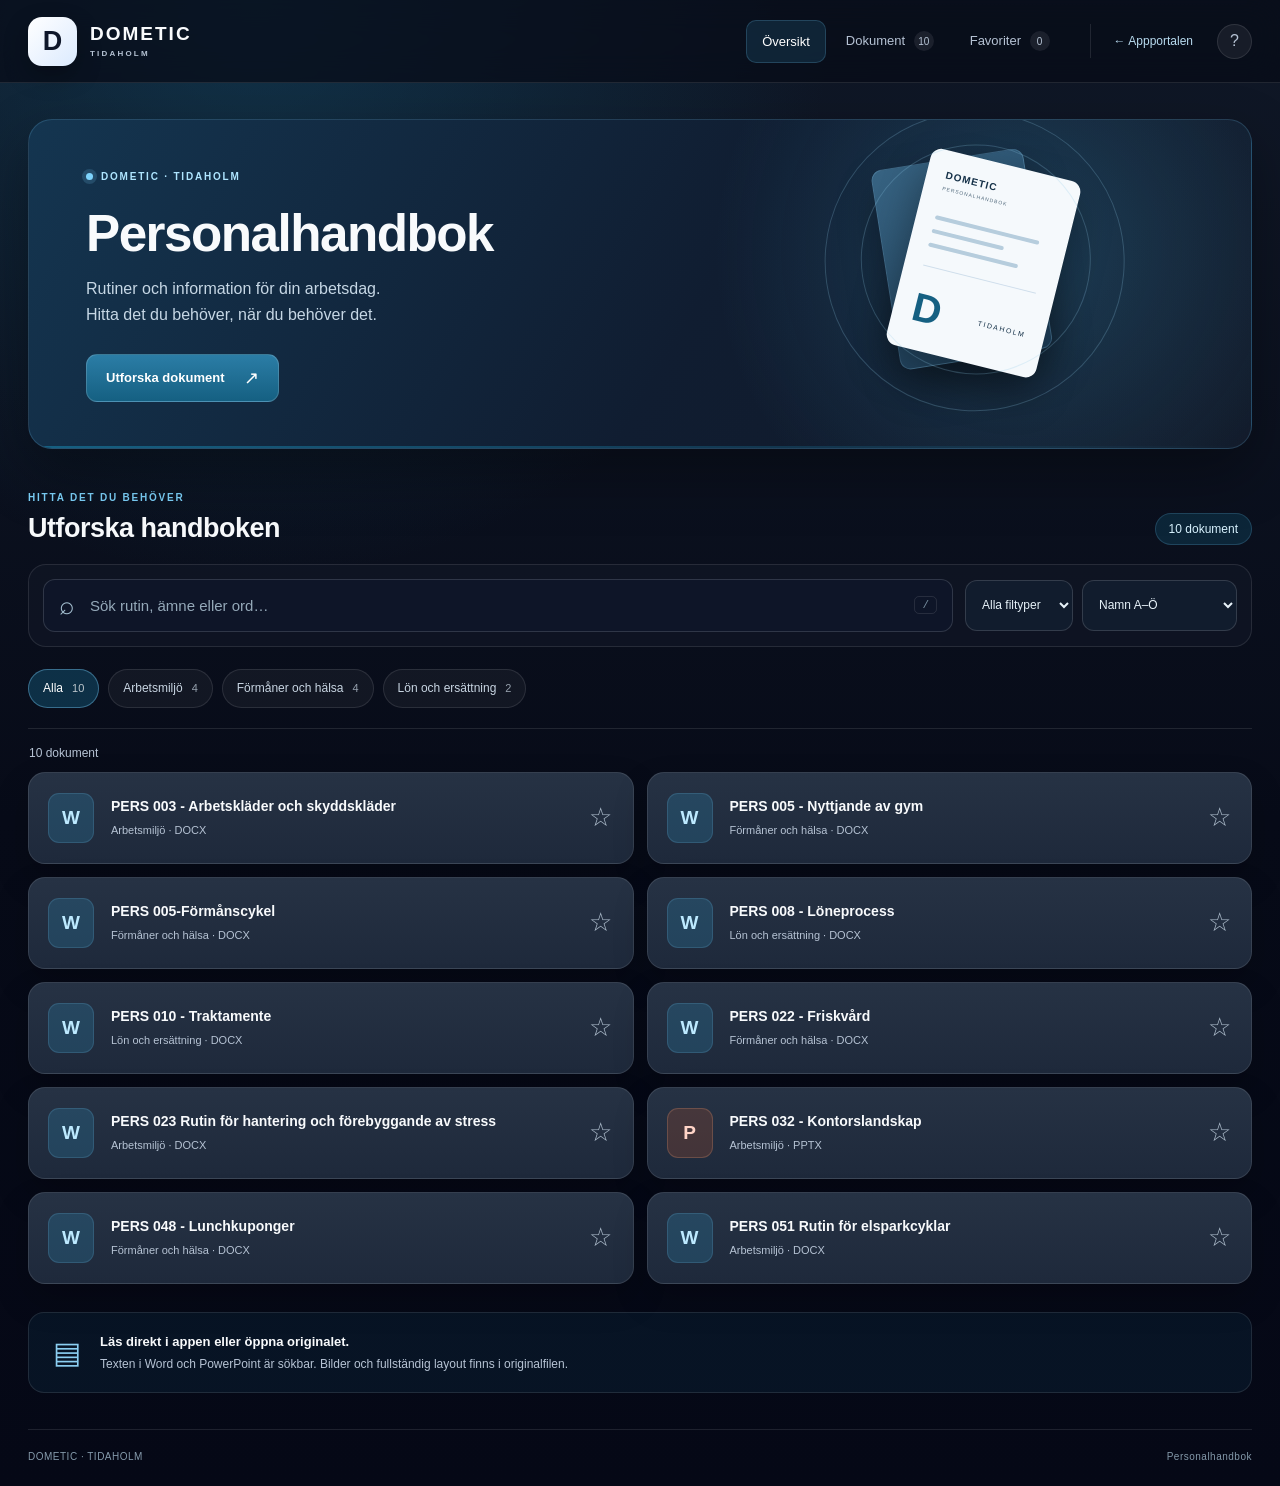
==== index.html @ 41d0c72e "Publish complete Personalhandbok from repository root for GitHub Pages" ====
<!doctype html>
<html lang="sv">
<head>
<meta charset="utf-8"><meta name="viewport" content="width=device-width,initial-scale=1,viewport-fit=cover">
<meta name="theme-color" content="#070b18"><meta name="description" content="Personalhandbok för Dometic Tidaholm. Sök och läs rutiner i mobilen.">
<title>Personalhandbok · Dometic</title>
<link rel="icon" href="icon.svg" type="image/svg+xml"><link rel="apple-touch-icon" href="icon-192.png"><link rel="manifest" href="manifest.webmanifest"><link rel="stylesheet" href="style.css">
</head>
<body>
<a class="skip" href="#main">Till innehållet</a>
<div class="shell">
<header class="site-header">
  <div class="header-inner">
    <a class="brand" href="#" aria-label="Personalhandbok, startsida"><span class="brand-mark">D</span><span class="brand-text">DOMETIC<small>TIDAHOLM</small></span></a>
    <nav class="header-nav" aria-label="Huvudmeny">
      <button class="nav active" data-view="home">Översikt</button>
      <button class="nav" data-view="documents">Dokument <b id="nav-count">0</b></button>
      <button class="nav" data-view="favorites">Favoriter <b id="fav-count">0</b></button>
    </nav>
    <a class="portal-link" href="https://mrmartinpet.github.io/Dometic/">← Appportalen</a>
    <button class="help-button install-help" aria-label="Om appen och installation">?</button>
  </div>
</header>
<main id="main" tabindex="-1">
  <section class="hero" id="hero">
    <div class="hero-copy"><span class="eyebrow"><i></i> DOMETIC · TIDAHOLM</span><h1>Personalhandbok</h1><p>Rutiner och information för din arbetsdag.<br>Hitta det du behöver, när du behöver det.</p><a class="hero-action" href="#library">Utforska dokument <span aria-hidden="true">↗</span></a></div>
    <div class="hero-visual" aria-hidden="true"><div class="file-back"></div><div class="file-front"><span class="file-top"><b>DOMETIC</b><small>PERSONALHANDBOK</small></span><span class="file-line long"></span><span class="file-line"></span><span class="file-line medium"></span><span class="file-divider"></span><span class="file-symbol">D</span><span class="file-bottom">TIDAHOLM</span></div><span class="hero-orbit one"></span><span class="hero-orbit two"></span></div>
  </section>
  <section id="library" class="library" aria-labelledby="section-title">
    <div class="section-head"><div><span class="eyebrow section-eyebrow" id="section-eyebrow">SÖK OCH UTFORSKA</span><h2 id="section-title">Utforska handboken</h2></div><span class="total-pill" id="total">0 dokument</span></div>
    <div class="toolbar"><div class="search-box"><span aria-hidden="true" class="search-icon">⌕</span><label class="sr-only" for="search">Sök i handboken</label><input id="search" type="search" placeholder="Sök rutin, ämne eller ord…" autocomplete="off"><kbd aria-hidden="true">/</kbd></div><div class="select-row"><label class="sr-only" for="format">Filtyp</label><select id="format"><option value="all">Alla filtyper</option><option value="word">Word</option><option value="powerpoint">PowerPoint</option><option value="pdf">PDF</option></select><label class="sr-only" for="sort">Sortering</label><select id="sort"><option value="az">Namn A–Ö</option><option value="recent">Senast uppdaterade</option></select></div></div>
    <div id="categories" class="categories" aria-label="Filtrera kategori"></div>
    <div class="list-toolbar"><p id="results-count" role="status" aria-live="polite">Läser in dokument…</p></div>
    <div id="documents" class="documents"></div>
    <div id="empty" class="empty" hidden><div class="empty-icon" aria-hidden="true">▤</div><h3 id="empty-title">Här börjar din handbok</h3><p id="empty-text"></p><button id="reset" class="secondary" hidden>Visa alla dokument</button></div>
  </section>
  <div class="bottom-note"><span class="note-icon" aria-hidden="true">▤</span><div><strong>Läs direkt i appen eller öppna originalet.</strong><p>Texten i Word och PowerPoint är sökbar. Bilder och fullständig layout finns i originalfilen.</p></div></div>
  <footer><span>DOMETIC · TIDAHOLM</span><span>Personalhandbok</span></footer>
</main>
<nav class="mobile-nav" aria-label="Mobilmeny"><button class="active" data-view="home"><span aria-hidden="true">⌂</span>Översikt</button><button data-view="documents"><span aria-hidden="true">▤</span>Dokument</button><button data-view="favorites"><span aria-hidden="true">☆</span>Favoriter</button></nav>
</div>
<dialog id="reader"><div class="reader-head"><button id="close-reader" class="secondary">← Tillbaka</button><button id="reader-favorite" class="secondary">☆ Spara</button></div><div class="reader-body"><span class="eyebrow section-eyebrow" id="reader-meta"></span><h2 id="reader-title"></h2><div class="reader-actions"><a id="download" class="primary" download>Hämta original ↗</a><button id="share" class="secondary">Kopiera länk</button></div><p class="reading-note">Textvy · Bilder, diagram och fullständig formatering visas i originalfilen.</p><div id="reader-content"></div></div></dialog>
<dialog id="help"><button id="close-help" class="close" aria-label="Stäng">×</button><span class="eyebrow section-eyebrow">PERSONALHANDBOK</span><h2>Allt på ett ställe.</h2><p>Sök i dokumentens text, filtrera på kategori och spara favoriter på den här enheten.</p><h3>Lägg till på hemskärmen</h3><p><strong>iPhone:</strong> öppna i Safari, tryck på Dela och välj Lägg till på hemskärmen.</p><p><strong>Android:</strong> öppna webbläsarens meny och välj Installera app eller Lägg till på startskärmen.</p><h3>Dokumenten</h3><p>Word (.docx) och PowerPoint (.pptx) får en sökbar textvy. Äldre .doc/.ppt och PDF kan laddas ner. Favoriter sparas bara i din webbläsare.</p></dialog>
<div id="toast" role="status" aria-live="polite"></div>
<script src="app.js" defer></script>
</body></html>
---- style.css ----
:root{--bg:#070b18;--panel:#111827;--card:#1e293b;--card2:#263244;--accent:#156082;--accent2:#2b7da6;--text:#f8fafc;--muted:#b6c3d4;--line:rgba(255,255,255,.10);--blue:#7dd3fc;color:var(--text);font-family:Segoe UI,Arial,sans-serif;background:var(--bg);font-synthesis:none}*{box-sizing:border-box}html{scroll-behavior:smooth}body{margin:0;min-height:100vh;background:radial-gradient(circle at 20% 0%,rgba(21,96,130,.38),transparent 32%),linear-gradient(180deg,#101827 0%,#070b18 55%,#050816 100%)}button,input,select{font:inherit}button,a,input,select{-webkit-tap-highlight-color:transparent}button{cursor:pointer;color:inherit}button:active{transform:translateY(1px)}button:focus-visible,a:focus-visible,input:focus-visible,select:focus-visible{outline:3px solid var(--blue);outline-offset:3px}a{color:inherit}.shell{min-height:100vh}.skip{position:absolute;top:-100px;z-index:100;background:#fff;color:#07101e;padding:12px}.skip:focus{top:10px}.site-header{border-bottom:1px solid var(--line);background:rgba(7,11,24,.74);backdrop-filter:blur(16px);position:sticky;top:0;z-index:5}.header-inner{max-width:1320px;padding:16px 28px;margin:auto;display:flex;align-items:center;gap:24px;min-height:82px}.brand{display:flex;align-items:center;gap:13px;text-decoration:none;flex-shrink:0}.brand-mark{width:49px;height:49px;border-radius:14px;background:linear-gradient(135deg,#fff,#dbeafe);color:#0f172a;display:grid;place-items:center;font-size:27px;font-weight:800;box-shadow:0 10px 25px #0004}.brand-text{font-size:19px;letter-spacing:2px;font-weight:800;line-height:1}.brand-text small{display:block;letter-spacing:2.2px;font-size:8px;color:var(--muted);margin-top:7px}.header-nav{margin-left:auto;display:flex;gap:4px;align-items:center}.nav{border:1px solid transparent;background:transparent;color:var(--muted);padding:11px 15px;border-radius:10px;font-size:13px;min-height:43px}.nav.active,.nav:hover{background:rgba(43,125,166,.20);border-color:rgba(125,211,252,.19);color:#fff}.nav b{display:inline-grid;place-items:center;margin-left:5px;background:#ffffff14;border-radius:50%;min-width:20px;height:20px;font-size:10px;font-weight:500}.portal-link{font-size:12px;text-decoration:none;color:#b9dcf0;white-space:nowrap;border-left:1px solid var(--line);padding:10px 0 10px 23px}.portal-link:hover{text-decoration:underline}.help-button{width:35px;height:35px;flex-shrink:0;border-radius:50%;border:1px solid var(--line);background:#ffffff10;color:var(--muted)}main{max-width:1320px;margin:auto;padding:36px 28px 24px}.hero{min-height:306px;position:relative;overflow:hidden;display:flex;align-items:center;padding:46px 57px;border:1px solid rgba(125,211,252,.18);border-radius:24px;background:radial-gradient(circle at 82% 40%,rgba(64,163,207,.25),transparent 31%),linear-gradient(120deg,#143550,#101d31 55%,#111827);box-shadow:0 24px 60px #0005}.hero:after{content:"";position:absolute;inset:auto 0 0;height:2px;background:linear-gradient(90deg,#156082,transparent)}.hero-copy{position:relative;z-index:1}.eyebrow{display:inline-flex;align-items:center;gap:8px;color:#aee5ff;letter-spacing:1.8px;font-weight:700;font-size:10px}.eyebrow i{width:7px;height:7px;border-radius:50%;background:#7dd3fc;box-shadow:0 0 0 4px #7dd3fc29}.hero h1{font-size:clamp(36px,4vw,58px);letter-spacing:-1.5px;font-weight:700;margin:20px 0 13px}.hero p{color:#c6d7e5;font-size:16px;line-height:1.65;margin:0 0 25px}.hero-action,.primary{display:inline-flex;align-items:center;gap:20px;justify-content:center;padding:12px 19px;border:1px solid rgba(255,255,255,.16);background:linear-gradient(180deg,var(--accent2),var(--accent));border-radius:11px;color:#fff;font-weight:600;text-decoration:none;font-size:13px;min-height:44px}.hero-action:hover,.primary:hover{filter:brightness(1.17)}.hero-action span{font-size:18px}.hero-visual{position:absolute;width:270px;height:240px;right:11%;top:29px;transform:rotate(5deg)}.file-back,.file-front{position:absolute;width:154px;height:202px;border-radius:11px;box-shadow:0 20px 40px #0005}.file-back{background:linear-gradient(150deg,#376382,#1d3e59);transform:rotate(-14deg);left:37px;top:11px;border:1px solid #83bada45}.file-front{background:#f5f9fc;color:#153148;left:59px;top:13px;padding:19px;transform:rotate(9deg)}.file-top{display:flex;flex-direction:column;gap:5px}.file-top b{letter-spacing:1px;font-size:10px}.file-top small{font-size:5px;letter-spacing:1px;color:#536b7d}.file-line{display:block;margin-top:10px;height:4px;border-radius:4px;width:64%;background:#b6cddd}.file-line.long{width:92%;margin-top:25px}.file-line.medium{width:79%}.file-divider{display:block;height:1px;background:#d0dfec;margin:19px 0}.file-symbol{font-size:40px;font-weight:900;color:#156082}.file-bottom{font-size:7px;letter-spacing:1.6px;float:right;margin-top:20px}.hero-orbit{position:absolute;border:1px solid #8fc7e43d;border-radius:50%;width:230px;height:230px;left:13px;top:-4px}.hero-orbit.two{width:300px;height:300px;left:-23px;top:-37px}.library{padding:38px 0 0;scroll-margin-top:100px}.section-head{display:flex;align-items:end;justify-content:space-between;gap:16px}.section-eyebrow{color:var(--blue)}h2{font-size:27px;letter-spacing:-.5px;margin:8px 0 20px}.total-pill{background:rgba(21,96,130,.28);border:1px solid rgba(125,211,252,.18);border-radius:999px;padding:8px 13px;font-size:12px;color:#d9f3ff;margin-bottom:19px;white-space:nowrap}.toolbar{display:flex;align-items:center;gap:12px;padding:14px;border:1px solid var(--line);background:rgba(17,24,39,.66);border-radius:18px}.search-box{display:flex;align-items:center;gap:13px;padding:0 15px;border:1px solid rgba(255,255,255,.14);background:rgba(15,23,42,.86);border-radius:12px;min-width:0;flex:1;height:53px}.search-box:focus-within{border-color:var(--blue);box-shadow:0 0 0 3px #7dd3fc22}.search-icon{font-size:26px;color:#a4bfd0;line-height:1}.search-box input{border:0;background:transparent;color:var(--text);outline:0;min-width:0;width:100%;font-size:15px}.search-box input::placeholder{color:#95a9b9}.search-box kbd{font-size:11px;color:#788fa0;border:1px solid var(--line);border-radius:5px;padding:2px 7px}.select-row{display:flex;gap:9px}.select-row select{min-height:51px;border:1px solid rgba(255,255,255,.14);border-radius:12px;background:#111c2d;color:#e7f2f9;padding:0 12px;max-width:174px;font-size:12px}.categories{display:flex;flex-wrap:wrap;gap:9px;padding:22px 0 20px}.chip{border-radius:999px;border:1px solid var(--line);background:#ffffff0b;color:#c8d5e2;font-size:12px;padding:9px 14px;min-height:39px;display:flex;align-items:center;gap:9px}.chip span{opacity:.72;font-size:11px}.chip.active,.chip:hover{background:rgba(21,96,130,.43);border-color:rgba(125,211,252,.38);color:white}.list-toolbar{border-top:1px solid var(--line);padding:17px 1px 12px}.list-toolbar p{margin:0;color:var(--muted);font-size:12px}.documents{display:grid;grid-template-columns:repeat(2,minmax(0,1fr));gap:13px}.doc-card{min-width:0;display:flex;align-items:center;background:linear-gradient(180deg,var(--card2),var(--card));border:1px solid var(--line);border-radius:17px;box-shadow:0 16px 35px #0003;transition:transform .18s,border-color .18s}.doc-card:hover{transform:translateY(-3px);border-color:rgba(159,227,255,.35)}.doc-open{display:flex;align-items:center;gap:17px;flex:1;min-width:0;text-align:left;border:0;background:none;padding:20px 11px 20px 19px;min-height:90px}.file-icon{flex-shrink:0;display:grid;place-items:center;width:46px;height:50px;border-radius:11px;background:rgba(43,125,166,.3);border:1px solid #7dd3fc28;color:#bdeaff;font-size:19px;font-weight:bold}.file-icon.ppt{color:#ffd4c7;background:#8e482f52;border-color:#e49c7b3d}.file-icon.pdf{color:#ffd7d7;background:#8e323252;border-color:#f88a8a38;font-size:12px}.doc-copy{min-width:0}.doc-copy strong{display:block;font-size:14px;line-height:1.35;overflow-wrap:anywhere;font-weight:650}.doc-copy p{color:var(--muted);font-size:11px;margin:7px 0 0;line-height:1.45}.doc-copy .snippet{display:-webkit-box;-webkit-box-orient:vertical;-webkit-line-clamp:2;overflow:hidden;color:#cedbe5;font-size:12px}.fav{flex-shrink:0;border:0;background:none;color:#aab9c8;font-size:26px;min-width:44px;min-height:48px;margin-right:10px}.fav.saved{color:#ffca66}.empty{text-align:center;background:#ffffff09;border:1px dashed #ffffff2b;border-radius:18px;padding:38px 20px}.empty-icon{width:57px;height:57px;display:grid;place-items:center;background:#27739344;color:#bcecff;border-radius:15px;font-size:27px;margin:auto}.empty h3{font-size:20px;margin:16px 0 8px}.empty p{color:var(--muted);font-size:13px;line-height:1.7;max-width:450px;margin:0 auto 17px}.bottom-note{margin-top:28px;background:rgba(21,96,130,.14);border:1px solid var(--line);border-radius:16px;padding:19px 24px;display:flex;align-items:center;gap:19px}.note-icon{color:#8bcef1;font-size:30px}.bottom-note strong{font-size:13px}.bottom-note p{font-size:12px;color:var(--muted);margin:5px 0 0;line-height:1.5}footer{border-top:1px solid var(--line);margin-top:36px;padding:21px 0 0;display:flex;justify-content:space-between;color:#8499aa;font-size:10px;letter-spacing:.5px}.sr-only{position:absolute;clip:rect(0,0,0,0);width:1px;height:1px;overflow:hidden}.secondary{display:inline-flex;align-items:center;justify-content:center;min-height:43px;padding:10px 15px;border-radius:10px;background:#ffffff0c;border:1px solid var(--line);color:var(--text);font-size:12px}.secondary:hover{background:#ffffff1b}.mobile-nav{display:none}dialog{background:#152135;border:1px solid #7dd3fc38;color:var(--text);border-radius:18px;box-shadow:0 30px 90px #0009;max-height:90dvh}dialog::backdrop{background:#020816bb;backdrop-filter:blur(4px)}#reader{padding:0;width:min(850px,95vw)}.reader-head{display:flex;justify-content:space-between;padding:16px 24px;position:sticky;top:0;background:#152135;border-bottom:1px solid var(--line);z-index:1}.reader-body{padding:29px 37px 45px;overflow-wrap:anywhere}.reader-body h2{font-size:31px;margin:10px 0 22px}.reader-actions{display:flex;gap:10px;flex-wrap:wrap}.reading-note{font-size:12px;color:#c4d3e0;background:#ffffff0b;border-left:3px solid var(--accent2);border-radius:4px;padding:13px 16px;line-height:1.7;margin:24px 0}#reader-content p{white-space:pre-wrap;font-size:15px;line-height:1.85;color:#e8eef5}#reader-content h3{font-size:19px;margin-top:29px;color:#aee5ff}#reader-content .table-wrap{overflow-x:auto}table{width:100%;border-collapse:collapse;font-size:13px;margin:17px 0}td{min-width:110px;border:1px solid #ffffff30;padding:11px;white-space:pre-wrap}tr:first-child{background:#ffffff12}#help{width:min(490px,93vw);padding:35px}#help p{font-size:14px;line-height:1.75;color:var(--muted)}#help h3{font-size:16px;margin-top:25px}.close{float:right;border:0;background:none;color:white;font-size:27px;width:40px;height:40px;margin:-16px -16px 0 5px}#toast{position:fixed;left:50%;bottom:25px;transform:translateX(-50%);background:#aee5ff;color:#10283a;border-radius:10px;padding:12px 18px;z-index:11;font-size:12px;display:none}#toast.visible{display:block}[hidden]{display:none!important}body:has(dialog[open]){overflow:hidden}@media(max-width:920px){.header-inner{gap:12px}.portal-link{display:none}.hero-visual{right:5%}.hero{padding:40px}.documents{grid-template-columns:1fr}}@media(max-width:720px){.site-header{position:relative}.header-inner{min-height:68px;padding:11px 16px}.brand-mark{width:42px;height:42px;border-radius:12px;font-size:24px}.brand-text{font-size:17px}.brand-text small{font-size:7px}.header-nav{display:none}.help-button{margin-left:auto}.portal-link{display:block;border:0;padding:7px;font-size:11px}main{padding:18px 14px 100px}.hero{min-height:240px;padding:29px 23px;border-radius:19px}.hero h1{font-size:35px;margin:13px 0 11px}.hero p{font-size:12px;max-width:255px;margin:0 0 17px}.hero-action{font-size:11px;min-height:39px;padding:8px 13px}.hero-visual{right:-60px;top:39px;transform:scale(.55) rotate(5deg);opacity:.54;transform-origin:center center}.eyebrow{font-size:9px;letter-spacing:1.2px}.library{padding-top:27px;scroll-margin-top:15px}h2{font-size:22px;margin:7px 0 18px}.total-pill{font-size:10px;padding:7px 10px}.toolbar{flex-wrap:wrap;padding:10px;gap:9px}.search-box{flex-basis:100%;height:52px}.search-box input{font-size:16px}.search-box input::placeholder{font-size:13px}.search-box kbd{display:none}.select-row{width:100%}.select-row select{flex:1;min-width:0;max-width:none;min-height:42px}.categories{gap:7px;padding:16px 0}.chip{font-size:11px;padding:8px 10px;min-height:37px}.documents{gap:10px}.doc-open{min-height:79px;padding:15px 10px 15px 14px;gap:12px}.doc-copy strong{font-size:13px}.file-icon{width:42px;height:46px}.fav{margin-right:5px}.bottom-note{margin-top:22px;padding:17px}.bottom-note p{font-size:11px}footer{font-size:9px}.mobile-nav{display:flex;position:fixed;bottom:0;left:0;right:0;z-index:6;border-top:1px solid var(--line);background:#0c1423f2;backdrop-filter:blur(12px);padding:7px 12px calc(7px + env(safe-area-inset-bottom))}.mobile-nav button{flex:1;min-height:51px;border:0;background:none;color:#b6c3d4;display:grid;justify-items:center;gap:1px;font-size:10px;border-radius:9px;padding:4px}.mobile-nav span{font-size:22px}.mobile-nav button.active{background:#20506c;color:#fff}#reader{width:100%;max-width:100%;height:100dvh;max-height:100dvh;margin:0;border:0;border-radius:0}.reader-head{padding:13px 17px}.reader-body{padding:24px 20px 45px}.reader-body h2{font-size:25px}#toast{bottom:90px;width:max-content;max-width:90vw}}@media(max-width:375px){.hero h1{font-size:29px}.hero-visual{right:-89px;opacity:.4}.portal-link{font-size:10px}.brand-text{font-size:15px}.brand{gap:8px}}@media(prefers-reduced-motion:reduce){*{scroll-behavior:auto!important;transition:none!important}}
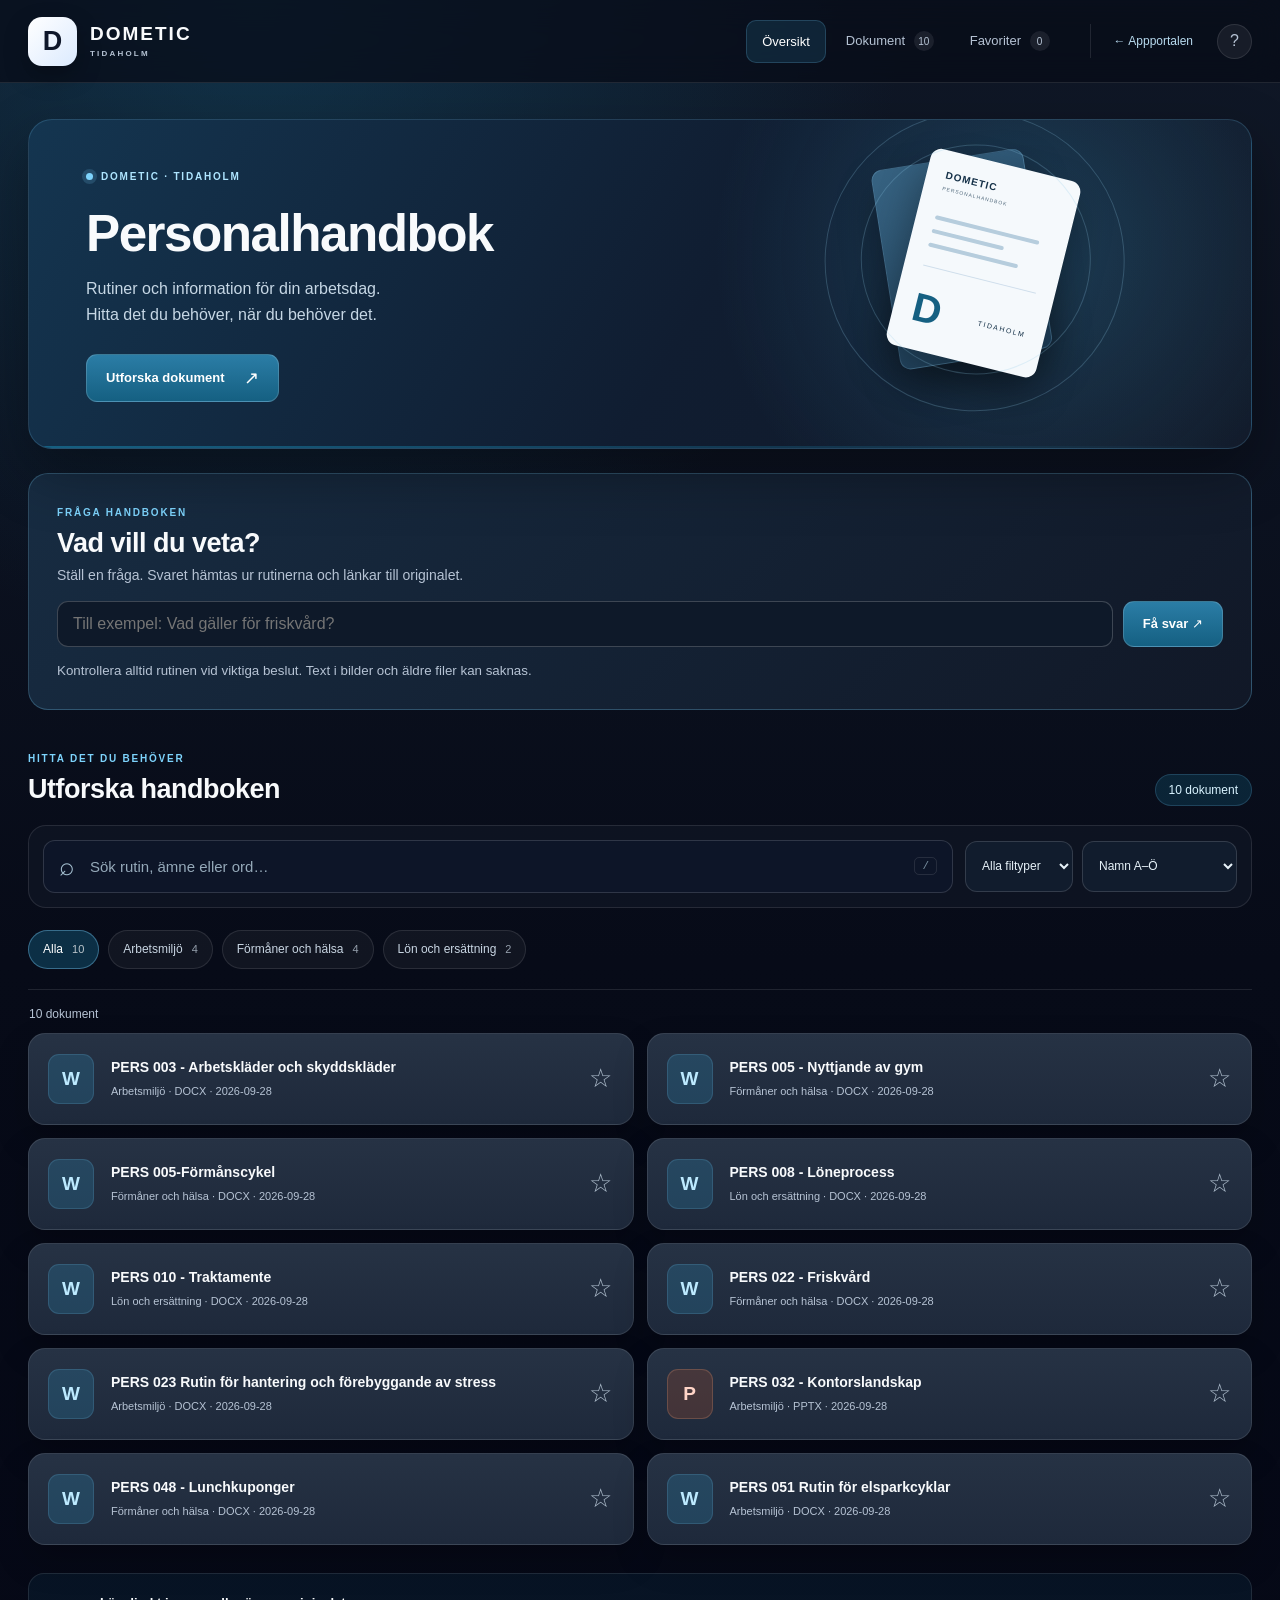
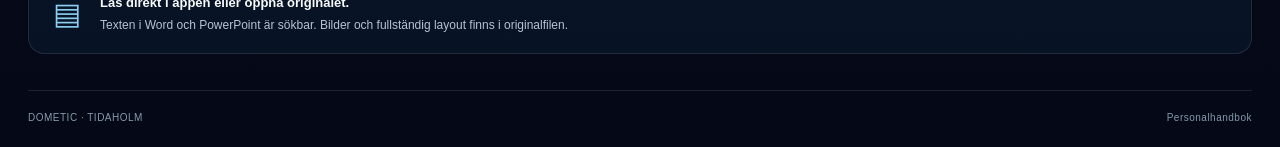
==== commit 942385ac: "Add sourced question answers to handbook" ====
--- a/index.html
+++ b/index.html
@@ -26,6 +26,13 @@
     <div class="hero-copy"><span class="eyebrow"><i></i> DOMETIC · TIDAHOLM</span><h1>Personalhandbok</h1><p>Rutiner och information för din arbetsdag.<br>Hitta det du behöver, när du behöver det.</p><a class="hero-action" href="#library">Utforska dokument <span aria-hidden="true">↗</span></a></div>
     <div class="hero-visual" aria-hidden="true"><div class="file-back"></div><div class="file-front"><span class="file-top"><b>DOMETIC</b><small>PERSONALHANDBOK</small></span><span class="file-line long"></span><span class="file-line"></span><span class="file-line medium"></span><span class="file-divider"></span><span class="file-symbol">D</span><span class="file-bottom">TIDAHOLM</span></div><span class="hero-orbit one"></span><span class="hero-orbit two"></span></div>
   </section>
+  <section class="ask-panel" aria-labelledby="ask-title">
+    <span class="eyebrow section-eyebrow">FRÅGA HANDBOKEN</span><h2 id="ask-title">Vad vill du veta?</h2>
+    <p>Ställ en fråga. Svaret hämtas ur rutinerna och länkar till originalet.</p>
+    <form id="ask-form"><label class="sr-only" for="question">Din fråga</label><input id="question" type="search" required minlength="3" placeholder="Till exempel: Vad gäller för friskvård?" autocomplete="off"><button class="primary" type="submit">Få svar ↗</button></form>
+    <div id="answer" class="answer" role="status" aria-live="polite" hidden></div>
+    <small>Kontrollera alltid rutinen vid viktiga beslut. Text i bilder och äldre filer kan saknas.</small>
+  </section>
   <section id="library" class="library" aria-labelledby="section-title">
     <div class="section-head"><div><span class="eyebrow section-eyebrow" id="section-eyebrow">SÖK OCH UTFORSKA</span><h2 id="section-title">Utforska handboken</h2></div><span class="total-pill" id="total">0 dokument</span></div>
     <div class="toolbar"><div class="search-box"><span aria-hidden="true" class="search-icon">⌕</span><label class="sr-only" for="search">Sök i handboken</label><input id="search" type="search" placeholder="Sök rutin, ämne eller ord…" autocomplete="off"><kbd aria-hidden="true">/</kbd></div><div class="select-row"><label class="sr-only" for="format">Filtyp</label><select id="format"><option value="all">Alla filtyper</option><option value="word">Word</option><option value="powerpoint">PowerPoint</option><option value="pdf">PDF</option></select><label class="sr-only" for="sort">Sortering</label><select id="sort"><option value="az">Namn A–Ö</option><option value="recent">Senast uppdaterade</option></select></div></div>
--- a/style.css
+++ b/style.css
@@ -1 +1,3 @@
 :root{--bg:#070b18;--panel:#111827;--card:#1e293b;--card2:#263244;--accent:#156082;--accent2:#2b7da6;--text:#f8fafc;--muted:#b6c3d4;--line:rgba(255,255,255,.10);--blue:#7dd3fc;color:var(--text);font-family:Segoe UI,Arial,sans-serif;background:var(--bg);font-synthesis:none}*{box-sizing:border-box}html{scroll-behavior:smooth}body{margin:0;min-height:100vh;background:radial-gradient(circle at 20% 0%,rgba(21,96,130,.38),transparent 32%),linear-gradient(180deg,#101827 0%,#070b18 55%,#050816 100%)}button,input,select{font:inherit}button,a,input,select{-webkit-tap-highlight-color:transparent}button{cursor:pointer;color:inherit}button:active{transform:translateY(1px)}button:focus-visible,a:focus-visible,input:focus-visible,select:focus-visible{outline:3px solid var(--blue);outline-offset:3px}a{color:inherit}.shell{min-height:100vh}.skip{position:absolute;top:-100px;z-index:100;background:#fff;color:#07101e;padding:12px}.skip:focus{top:10px}.site-header{border-bottom:1px solid var(--line);background:rgba(7,11,24,.74);backdrop-filter:blur(16px);position:sticky;top:0;z-index:5}.header-inner{max-width:1320px;padding:16px 28px;margin:auto;display:flex;align-items:center;gap:24px;min-height:82px}.brand{display:flex;align-items:center;gap:13px;text-decoration:none;flex-shrink:0}.brand-mark{width:49px;height:49px;border-radius:14px;background:linear-gradient(135deg,#fff,#dbeafe);color:#0f172a;display:grid;place-items:center;font-size:27px;font-weight:800;box-shadow:0 10px 25px #0004}.brand-text{font-size:19px;letter-spacing:2px;font-weight:800;line-height:1}.brand-text small{display:block;letter-spacing:2.2px;font-size:8px;color:var(--muted);margin-top:7px}.header-nav{margin-left:auto;display:flex;gap:4px;align-items:center}.nav{border:1px solid transparent;background:transparent;color:var(--muted);padding:11px 15px;border-radius:10px;font-size:13px;min-height:43px}.nav.active,.nav:hover{background:rgba(43,125,166,.20);border-color:rgba(125,211,252,.19);color:#fff}.nav b{display:inline-grid;place-items:center;margin-left:5px;background:#ffffff14;border-radius:50%;min-width:20px;height:20px;font-size:10px;font-weight:500}.portal-link{font-size:12px;text-decoration:none;color:#b9dcf0;white-space:nowrap;border-left:1px solid var(--line);padding:10px 0 10px 23px}.portal-link:hover{text-decoration:underline}.help-button{width:35px;height:35px;flex-shrink:0;border-radius:50%;border:1px solid var(--line);background:#ffffff10;color:var(--muted)}main{max-width:1320px;margin:auto;padding:36px 28px 24px}.hero{min-height:306px;position:relative;overflow:hidden;display:flex;align-items:center;padding:46px 57px;border:1px solid rgba(125,211,252,.18);border-radius:24px;background:radial-gradient(circle at 82% 40%,rgba(64,163,207,.25),transparent 31%),linear-gradient(120deg,#143550,#101d31 55%,#111827);box-shadow:0 24px 60px #0005}.hero:after{content:"";position:absolute;inset:auto 0 0;height:2px;background:linear-gradient(90deg,#156082,transparent)}.hero-copy{position:relative;z-index:1}.eyebrow{display:inline-flex;align-items:center;gap:8px;color:#aee5ff;letter-spacing:1.8px;font-weight:700;font-size:10px}.eyebrow i{width:7px;height:7px;border-radius:50%;background:#7dd3fc;box-shadow:0 0 0 4px #7dd3fc29}.hero h1{font-size:clamp(36px,4vw,58px);letter-spacing:-1.5px;font-weight:700;margin:20px 0 13px}.hero p{color:#c6d7e5;font-size:16px;line-height:1.65;margin:0 0 25px}.hero-action,.primary{display:inline-flex;align-items:center;gap:20px;justify-content:center;padding:12px 19px;border:1px solid rgba(255,255,255,.16);background:linear-gradient(180deg,var(--accent2),var(--accent));border-radius:11px;color:#fff;font-weight:600;text-decoration:none;font-size:13px;min-height:44px}.hero-action:hover,.primary:hover{filter:brightness(1.17)}.hero-action span{font-size:18px}.hero-visual{position:absolute;width:270px;height:240px;right:11%;top:29px;transform:rotate(5deg)}.file-back,.file-front{position:absolute;width:154px;height:202px;border-radius:11px;box-shadow:0 20px 40px #0005}.file-back{background:linear-gradient(150deg,#376382,#1d3e59);transform:rotate(-14deg);left:37px;top:11px;border:1px solid #83bada45}.file-front{background:#f5f9fc;color:#153148;left:59px;top:13px;padding:19px;transform:rotate(9deg)}.file-top{display:flex;flex-direction:column;gap:5px}.file-top b{letter-spacing:1px;font-size:10px}.file-top small{font-size:5px;letter-spacing:1px;color:#536b7d}.file-line{display:block;margin-top:10px;height:4px;border-radius:4px;width:64%;background:#b6cddd}.file-line.long{width:92%;margin-top:25px}.file-line.medium{width:79%}.file-divider{display:block;height:1px;background:#d0dfec;margin:19px 0}.file-symbol{font-size:40px;font-weight:900;color:#156082}.file-bottom{font-size:7px;letter-spacing:1.6px;float:right;margin-top:20px}.hero-orbit{position:absolute;border:1px solid #8fc7e43d;border-radius:50%;width:230px;height:230px;left:13px;top:-4px}.hero-orbit.two{width:300px;height:300px;left:-23px;top:-37px}.library{padding:38px 0 0;scroll-margin-top:100px}.section-head{display:flex;align-items:end;justify-content:space-between;gap:16px}.section-eyebrow{color:var(--blue)}h2{font-size:27px;letter-spacing:-.5px;margin:8px 0 20px}.total-pill{background:rgba(21,96,130,.28);border:1px solid rgba(125,211,252,.18);border-radius:999px;padding:8px 13px;font-size:12px;color:#d9f3ff;margin-bottom:19px;white-space:nowrap}.toolbar{display:flex;align-items:center;gap:12px;padding:14px;border:1px solid var(--line);background:rgba(17,24,39,.66);border-radius:18px}.search-box{display:flex;align-items:center;gap:13px;padding:0 15px;border:1px solid rgba(255,255,255,.14);background:rgba(15,23,42,.86);border-radius:12px;min-width:0;flex:1;height:53px}.search-box:focus-within{border-color:var(--blue);box-shadow:0 0 0 3px #7dd3fc22}.search-icon{font-size:26px;color:#a4bfd0;line-height:1}.search-box input{border:0;background:transparent;color:var(--text);outline:0;min-width:0;width:100%;font-size:15px}.search-box input::placeholder{color:#95a9b9}.search-box kbd{font-size:11px;color:#788fa0;border:1px solid var(--line);border-radius:5px;padding:2px 7px}.select-row{display:flex;gap:9px}.select-row select{min-height:51px;border:1px solid rgba(255,255,255,.14);border-radius:12px;background:#111c2d;color:#e7f2f9;padding:0 12px;max-width:174px;font-size:12px}.categories{display:flex;flex-wrap:wrap;gap:9px;padding:22px 0 20px}.chip{border-radius:999px;border:1px solid var(--line);background:#ffffff0b;color:#c8d5e2;font-size:12px;padding:9px 14px;min-height:39px;display:flex;align-items:center;gap:9px}.chip span{opacity:.72;font-size:11px}.chip.active,.chip:hover{background:rgba(21,96,130,.43);border-color:rgba(125,211,252,.38);color:white}.list-toolbar{border-top:1px solid var(--line);padding:17px 1px 12px}.list-toolbar p{margin:0;color:var(--muted);font-size:12px}.documents{display:grid;grid-template-columns:repeat(2,minmax(0,1fr));gap:13px}.doc-card{min-width:0;display:flex;align-items:center;background:linear-gradient(180deg,var(--card2),var(--card));border:1px solid var(--line);border-radius:17px;box-shadow:0 16px 35px #0003;transition:transform .18s,border-color .18s}.doc-card:hover{transform:translateY(-3px);border-color:rgba(159,227,255,.35)}.doc-open{display:flex;align-items:center;gap:17px;flex:1;min-width:0;text-align:left;border:0;background:none;padding:20px 11px 20px 19px;min-height:90px}.file-icon{flex-shrink:0;display:grid;place-items:center;width:46px;height:50px;border-radius:11px;background:rgba(43,125,166,.3);border:1px solid #7dd3fc28;color:#bdeaff;font-size:19px;font-weight:bold}.file-icon.ppt{color:#ffd4c7;background:#8e482f52;border-color:#e49c7b3d}.file-icon.pdf{color:#ffd7d7;background:#8e323252;border-color:#f88a8a38;font-size:12px}.doc-copy{min-width:0}.doc-copy strong{display:block;font-size:14px;line-height:1.35;overflow-wrap:anywhere;font-weight:650}.doc-copy p{color:var(--muted);font-size:11px;margin:7px 0 0;line-height:1.45}.doc-copy .snippet{display:-webkit-box;-webkit-box-orient:vertical;-webkit-line-clamp:2;overflow:hidden;color:#cedbe5;font-size:12px}.fav{flex-shrink:0;border:0;background:none;color:#aab9c8;font-size:26px;min-width:44px;min-height:48px;margin-right:10px}.fav.saved{color:#ffca66}.empty{text-align:center;background:#ffffff09;border:1px dashed #ffffff2b;border-radius:18px;padding:38px 20px}.empty-icon{width:57px;height:57px;display:grid;place-items:center;background:#27739344;color:#bcecff;border-radius:15px;font-size:27px;margin:auto}.empty h3{font-size:20px;margin:16px 0 8px}.empty p{color:var(--muted);font-size:13px;line-height:1.7;max-width:450px;margin:0 auto 17px}.bottom-note{margin-top:28px;background:rgba(21,96,130,.14);border:1px solid var(--line);border-radius:16px;padding:19px 24px;display:flex;align-items:center;gap:19px}.note-icon{color:#8bcef1;font-size:30px}.bottom-note strong{font-size:13px}.bottom-note p{font-size:12px;color:var(--muted);margin:5px 0 0;line-height:1.5}footer{border-top:1px solid var(--line);margin-top:36px;padding:21px 0 0;display:flex;justify-content:space-between;color:#8499aa;font-size:10px;letter-spacing:.5px}.sr-only{position:absolute;clip:rect(0,0,0,0);width:1px;height:1px;overflow:hidden}.secondary{display:inline-flex;align-items:center;justify-content:center;min-height:43px;padding:10px 15px;border-radius:10px;background:#ffffff0c;border:1px solid var(--line);color:var(--text);font-size:12px}.secondary:hover{background:#ffffff1b}.mobile-nav{display:none}dialog{background:#152135;border:1px solid #7dd3fc38;color:var(--text);border-radius:18px;box-shadow:0 30px 90px #0009;max-height:90dvh}dialog::backdrop{background:#020816bb;backdrop-filter:blur(4px)}#reader{padding:0;width:min(850px,95vw)}.reader-head{display:flex;justify-content:space-between;padding:16px 24px;position:sticky;top:0;background:#152135;border-bottom:1px solid var(--line);z-index:1}.reader-body{padding:29px 37px 45px;overflow-wrap:anywhere}.reader-body h2{font-size:31px;margin:10px 0 22px}.reader-actions{display:flex;gap:10px;flex-wrap:wrap}.reading-note{font-size:12px;color:#c4d3e0;background:#ffffff0b;border-left:3px solid var(--accent2);border-radius:4px;padding:13px 16px;line-height:1.7;margin:24px 0}#reader-content p{white-space:pre-wrap;font-size:15px;line-height:1.85;color:#e8eef5}#reader-content h3{font-size:19px;margin-top:29px;color:#aee5ff}#reader-content .table-wrap{overflow-x:auto}table{width:100%;border-collapse:collapse;font-size:13px;margin:17px 0}td{min-width:110px;border:1px solid #ffffff30;padding:11px;white-space:pre-wrap}tr:first-child{background:#ffffff12}#help{width:min(490px,93vw);padding:35px}#help p{font-size:14px;line-height:1.75;color:var(--muted)}#help h3{font-size:16px;margin-top:25px}.close{float:right;border:0;background:none;color:white;font-size:27px;width:40px;height:40px;margin:-16px -16px 0 5px}#toast{position:fixed;left:50%;bottom:25px;transform:translateX(-50%);background:#aee5ff;color:#10283a;border-radius:10px;padding:12px 18px;z-index:11;font-size:12px;display:none}#toast.visible{display:block}[hidden]{display:none!important}body:has(dialog[open]){overflow:hidden}@media(max-width:920px){.header-inner{gap:12px}.portal-link{display:none}.hero-visual{right:5%}.hero{padding:40px}.documents{grid-template-columns:1fr}}@media(max-width:720px){.site-header{position:relative}.header-inner{min-height:68px;padding:11px 16px}.brand-mark{width:42px;height:42px;border-radius:12px;font-size:24px}.brand-text{font-size:17px}.brand-text small{font-size:7px}.header-nav{display:none}.help-button{margin-left:auto}.portal-link{display:block;border:0;padding:7px;font-size:11px}main{padding:18px 14px 100px}.hero{min-height:240px;padding:29px 23px;border-radius:19px}.hero h1{font-size:35px;margin:13px 0 11px}.hero p{font-size:12px;max-width:255px;margin:0 0 17px}.hero-action{font-size:11px;min-height:39px;padding:8px 13px}.hero-visual{right:-60px;top:39px;transform:scale(.55) rotate(5deg);opacity:.54;transform-origin:center center}.eyebrow{font-size:9px;letter-spacing:1.2px}.library{padding-top:27px;scroll-margin-top:15px}h2{font-size:22px;margin:7px 0 18px}.total-pill{font-size:10px;padding:7px 10px}.toolbar{flex-wrap:wrap;padding:10px;gap:9px}.search-box{flex-basis:100%;height:52px}.search-box input{font-size:16px}.search-box input::placeholder{font-size:13px}.search-box kbd{display:none}.select-row{width:100%}.select-row select{flex:1;min-width:0;max-width:none;min-height:42px}.categories{gap:7px;padding:16px 0}.chip{font-size:11px;padding:8px 10px;min-height:37px}.documents{gap:10px}.doc-open{min-height:79px;padding:15px 10px 15px 14px;gap:12px}.doc-copy strong{font-size:13px}.file-icon{width:42px;height:46px}.fav{margin-right:5px}.bottom-note{margin-top:22px;padding:17px}.bottom-note p{font-size:11px}footer{font-size:9px}.mobile-nav{display:flex;position:fixed;bottom:0;left:0;right:0;z-index:6;border-top:1px solid var(--line);background:#0c1423f2;backdrop-filter:blur(12px);padding:7px 12px calc(7px + env(safe-area-inset-bottom))}.mobile-nav button{flex:1;min-height:51px;border:0;background:none;color:#b6c3d4;display:grid;justify-items:center;gap:1px;font-size:10px;border-radius:9px;padding:4px}.mobile-nav span{font-size:22px}.mobile-nav button.active{background:#20506c;color:#fff}#reader{width:100%;max-width:100%;height:100dvh;max-height:100dvh;margin:0;border:0;border-radius:0}.reader-head{padding:13px 17px}.reader-body{padding:24px 20px 45px}.reader-body h2{font-size:25px}#toast{bottom:90px;width:max-content;max-width:90vw}}@media(max-width:375px){.hero h1{font-size:29px}.hero-visual{right:-89px;opacity:.4}.portal-link{font-size:10px}.brand-text{font-size:15px}.brand{gap:8px}}@media(prefers-reduced-motion:reduce){*{scroll-behavior:auto!important;transition:none!important}}
+
+.ask-panel{margin-top:24px;padding:28px;border:1px solid rgba(125,211,252,.25);border-radius:20px;background:linear-gradient(135deg,#172c42,#111827)}.ask-panel h2{margin:8px 0}.ask-panel>p{color:var(--muted);margin:0 0 18px;font-size:14px}.ask-panel form{display:flex;gap:10px}.ask-panel input{flex:1;min-width:0;background:#0e1929;border:1px solid #ffffff32;border-radius:11px;color:#fff;padding:13px 15px;font-size:16px}.ask-panel small{display:block;color:var(--muted);line-height:1.5;margin-top:14px}.answer{margin-top:20px;border-top:1px solid var(--line);padding-top:17px}.answer h3{font-size:17px;margin:0 0 13px}.answer-hit{background:#ffffff0a;border:1px solid var(--line);border-radius:12px;margin-top:10px;padding:14px 17px}.answer-quote{white-space:pre-wrap;line-height:1.6;margin:0 0 10px}.answer-source{font-size:13px;color:#aee5ff;overflow-wrap:anywhere}.answer-caution{color:var(--muted);font-size:12px;line-height:1.5}@media(max-width:720px){.ask-panel{padding:21px 16px}.ask-panel form{flex-direction:column}.ask-panel form button{width:100%}}
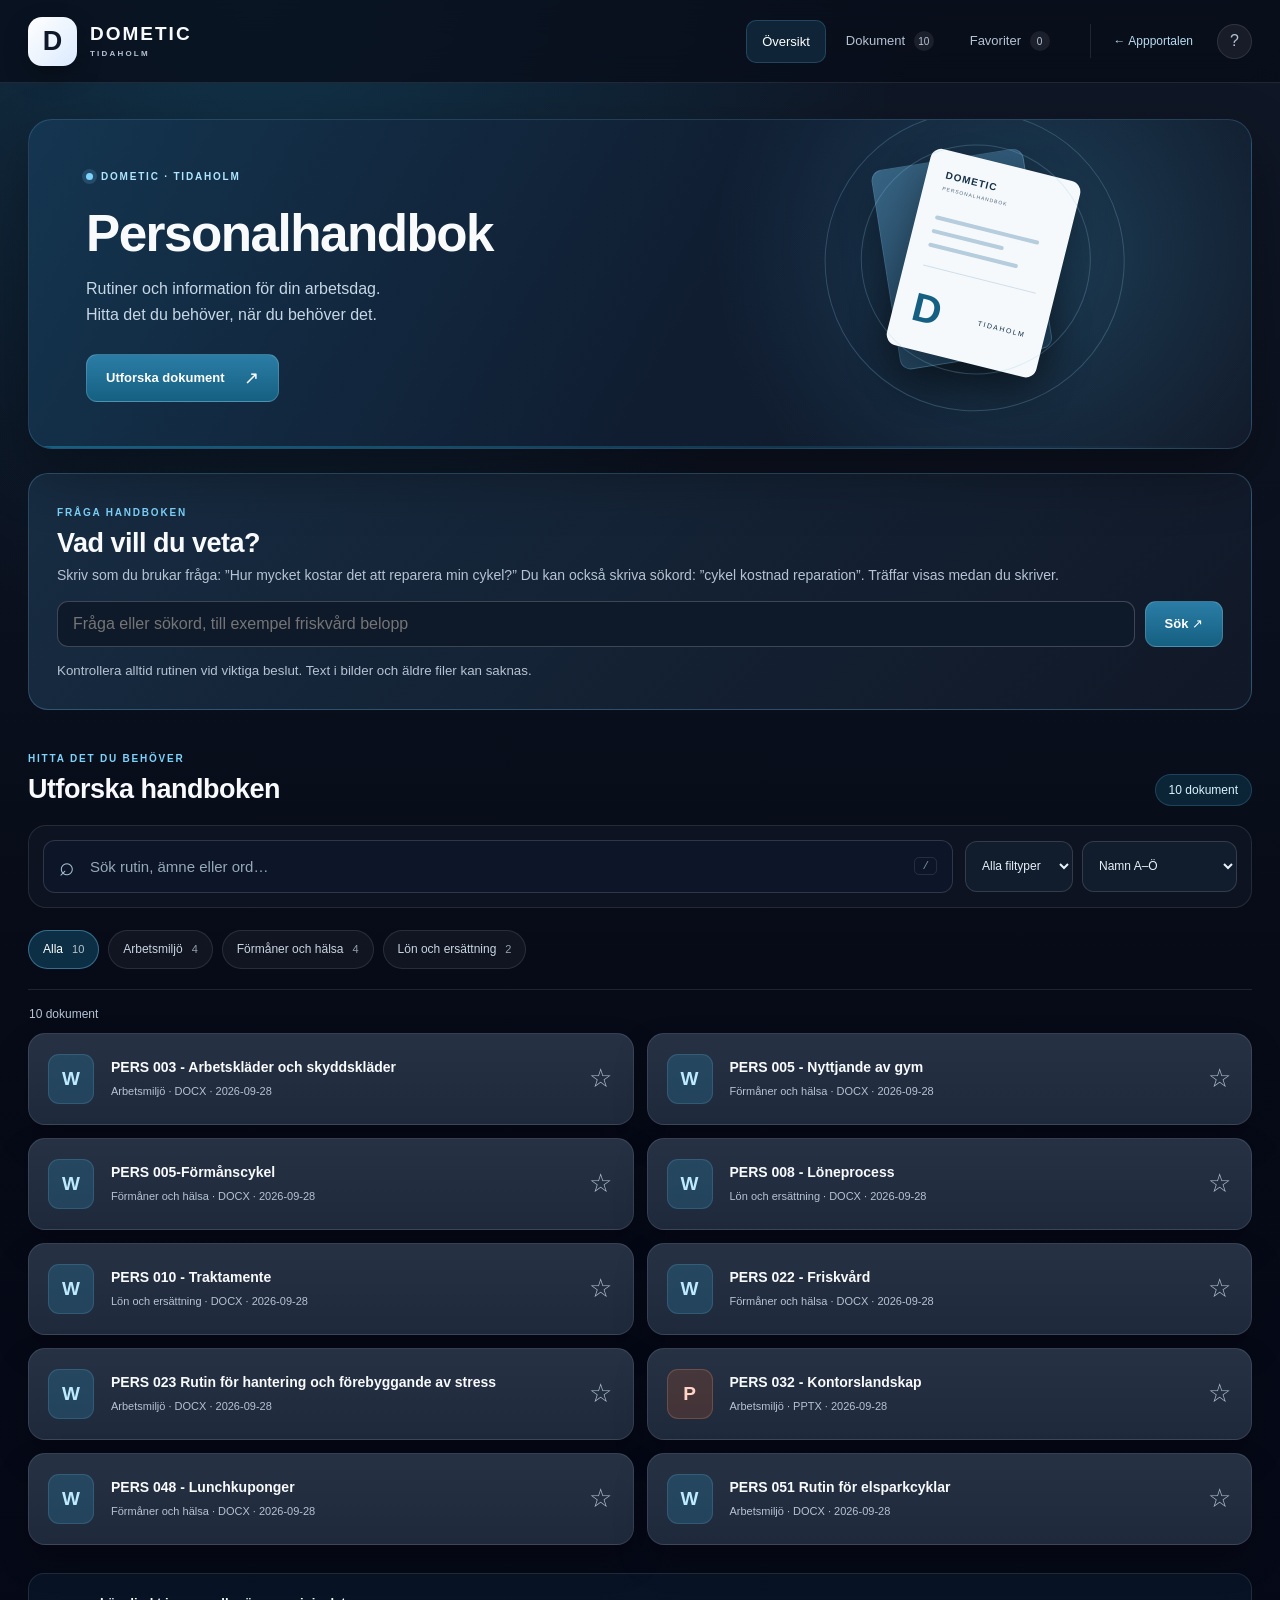
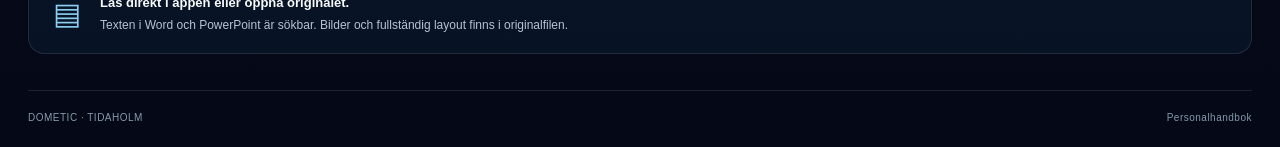
==== commit a93a0219: "Improve live handbook questions and highlight sources" ====
--- a/index.html
+++ b/index.html
@@ -28,8 +28,8 @@
   </section>
   <section class="ask-panel" aria-labelledby="ask-title">
     <span class="eyebrow section-eyebrow">FRÅGA HANDBOKEN</span><h2 id="ask-title">Vad vill du veta?</h2>
-    <p>Ställ en fråga. Svaret hämtas ur rutinerna och länkar till originalet.</p>
-    <form id="ask-form"><label class="sr-only" for="question">Din fråga</label><input id="question" type="search" required minlength="3" placeholder="Till exempel: Vad gäller för friskvård?" autocomplete="off"><button class="primary" type="submit">Få svar ↗</button></form>
+    <p>Skriv som du brukar fråga: ”Hur mycket kostar det att reparera min cykel?” Du kan också skriva sökord: ”cykel kostnad reparation”. Träffar visas medan du skriver.</p>
+    <form id="ask-form"><label class="sr-only" for="question">Din fråga</label><input id="question" type="search" required minlength="3" placeholder="Fråga eller sökord, till exempel friskvård belopp" autocomplete="off"><button class="primary" type="submit">Sök ↗</button></form>
     <div id="answer" class="answer" role="status" aria-live="polite" hidden></div>
     <small>Kontrollera alltid rutinen vid viktiga beslut. Text i bilder och äldre filer kan saknas.</small>
   </section>
--- a/style.css
+++ b/style.css
@@ -1,3 +1,4 @@
 :root{--bg:#070b18;--panel:#111827;--card:#1e293b;--card2:#263244;--accent:#156082;--accent2:#2b7da6;--text:#f8fafc;--muted:#b6c3d4;--line:rgba(255,255,255,.10);--blue:#7dd3fc;color:var(--text);font-family:Segoe UI,Arial,sans-serif;background:var(--bg);font-synthesis:none}*{box-sizing:border-box}html{scroll-behavior:smooth}body{margin:0;min-height:100vh;background:radial-gradient(circle at 20% 0%,rgba(21,96,130,.38),transparent 32%),linear-gradient(180deg,#101827 0%,#070b18 55%,#050816 100%)}button,input,select{font:inherit}button,a,input,select{-webkit-tap-highlight-color:transparent}button{cursor:pointer;color:inherit}button:active{transform:translateY(1px)}button:focus-visible,a:focus-visible,input:focus-visible,select:focus-visible{outline:3px solid var(--blue);outline-offset:3px}a{color:inherit}.shell{min-height:100vh}.skip{position:absolute;top:-100px;z-index:100;background:#fff;color:#07101e;padding:12px}.skip:focus{top:10px}.site-header{border-bottom:1px solid var(--line);background:rgba(7,11,24,.74);backdrop-filter:blur(16px);position:sticky;top:0;z-index:5}.header-inner{max-width:1320px;padding:16px 28px;margin:auto;display:flex;align-items:center;gap:24px;min-height:82px}.brand{display:flex;align-items:center;gap:13px;text-decoration:none;flex-shrink:0}.brand-mark{width:49px;height:49px;border-radius:14px;background:linear-gradient(135deg,#fff,#dbeafe);color:#0f172a;display:grid;place-items:center;font-size:27px;font-weight:800;box-shadow:0 10px 25px #0004}.brand-text{font-size:19px;letter-spacing:2px;font-weight:800;line-height:1}.brand-text small{display:block;letter-spacing:2.2px;font-size:8px;color:var(--muted);margin-top:7px}.header-nav{margin-left:auto;display:flex;gap:4px;align-items:center}.nav{border:1px solid transparent;background:transparent;color:var(--muted);padding:11px 15px;border-radius:10px;font-size:13px;min-height:43px}.nav.active,.nav:hover{background:rgba(43,125,166,.20);border-color:rgba(125,211,252,.19);color:#fff}.nav b{display:inline-grid;place-items:center;margin-left:5px;background:#ffffff14;border-radius:50%;min-width:20px;height:20px;font-size:10px;font-weight:500}.portal-link{font-size:12px;text-decoration:none;color:#b9dcf0;white-space:nowrap;border-left:1px solid var(--line);padding:10px 0 10px 23px}.portal-link:hover{text-decoration:underline}.help-button{width:35px;height:35px;flex-shrink:0;border-radius:50%;border:1px solid var(--line);background:#ffffff10;color:var(--muted)}main{max-width:1320px;margin:auto;padding:36px 28px 24px}.hero{min-height:306px;position:relative;overflow:hidden;display:flex;align-items:center;padding:46px 57px;border:1px solid rgba(125,211,252,.18);border-radius:24px;background:radial-gradient(circle at 82% 40%,rgba(64,163,207,.25),transparent 31%),linear-gradient(120deg,#143550,#101d31 55%,#111827);box-shadow:0 24px 60px #0005}.hero:after{content:"";position:absolute;inset:auto 0 0;height:2px;background:linear-gradient(90deg,#156082,transparent)}.hero-copy{position:relative;z-index:1}.eyebrow{display:inline-flex;align-items:center;gap:8px;color:#aee5ff;letter-spacing:1.8px;font-weight:700;font-size:10px}.eyebrow i{width:7px;height:7px;border-radius:50%;background:#7dd3fc;box-shadow:0 0 0 4px #7dd3fc29}.hero h1{font-size:clamp(36px,4vw,58px);letter-spacing:-1.5px;font-weight:700;margin:20px 0 13px}.hero p{color:#c6d7e5;font-size:16px;line-height:1.65;margin:0 0 25px}.hero-action,.primary{display:inline-flex;align-items:center;gap:20px;justify-content:center;padding:12px 19px;border:1px solid rgba(255,255,255,.16);background:linear-gradient(180deg,var(--accent2),var(--accent));border-radius:11px;color:#fff;font-weight:600;text-decoration:none;font-size:13px;min-height:44px}.hero-action:hover,.primary:hover{filter:brightness(1.17)}.hero-action span{font-size:18px}.hero-visual{position:absolute;width:270px;height:240px;right:11%;top:29px;transform:rotate(5deg)}.file-back,.file-front{position:absolute;width:154px;height:202px;border-radius:11px;box-shadow:0 20px 40px #0005}.file-back{background:linear-gradient(150deg,#376382,#1d3e59);transform:rotate(-14deg);left:37px;top:11px;border:1px solid #83bada45}.file-front{background:#f5f9fc;color:#153148;left:59px;top:13px;padding:19px;transform:rotate(9deg)}.file-top{display:flex;flex-direction:column;gap:5px}.file-top b{letter-spacing:1px;font-size:10px}.file-top small{font-size:5px;letter-spacing:1px;color:#536b7d}.file-line{display:block;margin-top:10px;height:4px;border-radius:4px;width:64%;background:#b6cddd}.file-line.long{width:92%;margin-top:25px}.file-line.medium{width:79%}.file-divider{display:block;height:1px;background:#d0dfec;margin:19px 0}.file-symbol{font-size:40px;font-weight:900;color:#156082}.file-bottom{font-size:7px;letter-spacing:1.6px;float:right;margin-top:20px}.hero-orbit{position:absolute;border:1px solid #8fc7e43d;border-radius:50%;width:230px;height:230px;left:13px;top:-4px}.hero-orbit.two{width:300px;height:300px;left:-23px;top:-37px}.library{padding:38px 0 0;scroll-margin-top:100px}.section-head{display:flex;align-items:end;justify-content:space-between;gap:16px}.section-eyebrow{color:var(--blue)}h2{font-size:27px;letter-spacing:-.5px;margin:8px 0 20px}.total-pill{background:rgba(21,96,130,.28);border:1px solid rgba(125,211,252,.18);border-radius:999px;padding:8px 13px;font-size:12px;color:#d9f3ff;margin-bottom:19px;white-space:nowrap}.toolbar{display:flex;align-items:center;gap:12px;padding:14px;border:1px solid var(--line);background:rgba(17,24,39,.66);border-radius:18px}.search-box{display:flex;align-items:center;gap:13px;padding:0 15px;border:1px solid rgba(255,255,255,.14);background:rgba(15,23,42,.86);border-radius:12px;min-width:0;flex:1;height:53px}.search-box:focus-within{border-color:var(--blue);box-shadow:0 0 0 3px #7dd3fc22}.search-icon{font-size:26px;color:#a4bfd0;line-height:1}.search-box input{border:0;background:transparent;color:var(--text);outline:0;min-width:0;width:100%;font-size:15px}.search-box input::placeholder{color:#95a9b9}.search-box kbd{font-size:11px;color:#788fa0;border:1px solid var(--line);border-radius:5px;padding:2px 7px}.select-row{display:flex;gap:9px}.select-row select{min-height:51px;border:1px solid rgba(255,255,255,.14);border-radius:12px;background:#111c2d;color:#e7f2f9;padding:0 12px;max-width:174px;font-size:12px}.categories{display:flex;flex-wrap:wrap;gap:9px;padding:22px 0 20px}.chip{border-radius:999px;border:1px solid var(--line);background:#ffffff0b;color:#c8d5e2;font-size:12px;padding:9px 14px;min-height:39px;display:flex;align-items:center;gap:9px}.chip span{opacity:.72;font-size:11px}.chip.active,.chip:hover{background:rgba(21,96,130,.43);border-color:rgba(125,211,252,.38);color:white}.list-toolbar{border-top:1px solid var(--line);padding:17px 1px 12px}.list-toolbar p{margin:0;color:var(--muted);font-size:12px}.documents{display:grid;grid-template-columns:repeat(2,minmax(0,1fr));gap:13px}.doc-card{min-width:0;display:flex;align-items:center;background:linear-gradient(180deg,var(--card2),var(--card));border:1px solid var(--line);border-radius:17px;box-shadow:0 16px 35px #0003;transition:transform .18s,border-color .18s}.doc-card:hover{transform:translateY(-3px);border-color:rgba(159,227,255,.35)}.doc-open{display:flex;align-items:center;gap:17px;flex:1;min-width:0;text-align:left;border:0;background:none;padding:20px 11px 20px 19px;min-height:90px}.file-icon{flex-shrink:0;display:grid;place-items:center;width:46px;height:50px;border-radius:11px;background:rgba(43,125,166,.3);border:1px solid #7dd3fc28;color:#bdeaff;font-size:19px;font-weight:bold}.file-icon.ppt{color:#ffd4c7;background:#8e482f52;border-color:#e49c7b3d}.file-icon.pdf{color:#ffd7d7;background:#8e323252;border-color:#f88a8a38;font-size:12px}.doc-copy{min-width:0}.doc-copy strong{display:block;font-size:14px;line-height:1.35;overflow-wrap:anywhere;font-weight:650}.doc-copy p{color:var(--muted);font-size:11px;margin:7px 0 0;line-height:1.45}.doc-copy .snippet{display:-webkit-box;-webkit-box-orient:vertical;-webkit-line-clamp:2;overflow:hidden;color:#cedbe5;font-size:12px}.fav{flex-shrink:0;border:0;background:none;color:#aab9c8;font-size:26px;min-width:44px;min-height:48px;margin-right:10px}.fav.saved{color:#ffca66}.empty{text-align:center;background:#ffffff09;border:1px dashed #ffffff2b;border-radius:18px;padding:38px 20px}.empty-icon{width:57px;height:57px;display:grid;place-items:center;background:#27739344;color:#bcecff;border-radius:15px;font-size:27px;margin:auto}.empty h3{font-size:20px;margin:16px 0 8px}.empty p{color:var(--muted);font-size:13px;line-height:1.7;max-width:450px;margin:0 auto 17px}.bottom-note{margin-top:28px;background:rgba(21,96,130,.14);border:1px solid var(--line);border-radius:16px;padding:19px 24px;display:flex;align-items:center;gap:19px}.note-icon{color:#8bcef1;font-size:30px}.bottom-note strong{font-size:13px}.bottom-note p{font-size:12px;color:var(--muted);margin:5px 0 0;line-height:1.5}footer{border-top:1px solid var(--line);margin-top:36px;padding:21px 0 0;display:flex;justify-content:space-between;color:#8499aa;font-size:10px;letter-spacing:.5px}.sr-only{position:absolute;clip:rect(0,0,0,0);width:1px;height:1px;overflow:hidden}.secondary{display:inline-flex;align-items:center;justify-content:center;min-height:43px;padding:10px 15px;border-radius:10px;background:#ffffff0c;border:1px solid var(--line);color:var(--text);font-size:12px}.secondary:hover{background:#ffffff1b}.mobile-nav{display:none}dialog{background:#152135;border:1px solid #7dd3fc38;color:var(--text);border-radius:18px;box-shadow:0 30px 90px #0009;max-height:90dvh}dialog::backdrop{background:#020816bb;backdrop-filter:blur(4px)}#reader{padding:0;width:min(850px,95vw)}.reader-head{display:flex;justify-content:space-between;padding:16px 24px;position:sticky;top:0;background:#152135;border-bottom:1px solid var(--line);z-index:1}.reader-body{padding:29px 37px 45px;overflow-wrap:anywhere}.reader-body h2{font-size:31px;margin:10px 0 22px}.reader-actions{display:flex;gap:10px;flex-wrap:wrap}.reading-note{font-size:12px;color:#c4d3e0;background:#ffffff0b;border-left:3px solid var(--accent2);border-radius:4px;padding:13px 16px;line-height:1.7;margin:24px 0}#reader-content p{white-space:pre-wrap;font-size:15px;line-height:1.85;color:#e8eef5}#reader-content h3{font-size:19px;margin-top:29px;color:#aee5ff}#reader-content .table-wrap{overflow-x:auto}table{width:100%;border-collapse:collapse;font-size:13px;margin:17px 0}td{min-width:110px;border:1px solid #ffffff30;padding:11px;white-space:pre-wrap}tr:first-child{background:#ffffff12}#help{width:min(490px,93vw);padding:35px}#help p{font-size:14px;line-height:1.75;color:var(--muted)}#help h3{font-size:16px;margin-top:25px}.close{float:right;border:0;background:none;color:white;font-size:27px;width:40px;height:40px;margin:-16px -16px 0 5px}#toast{position:fixed;left:50%;bottom:25px;transform:translateX(-50%);background:#aee5ff;color:#10283a;border-radius:10px;padding:12px 18px;z-index:11;font-size:12px;display:none}#toast.visible{display:block}[hidden]{display:none!important}body:has(dialog[open]){overflow:hidden}@media(max-width:920px){.header-inner{gap:12px}.portal-link{display:none}.hero-visual{right:5%}.hero{padding:40px}.documents{grid-template-columns:1fr}}@media(max-width:720px){.site-header{position:relative}.header-inner{min-height:68px;padding:11px 16px}.brand-mark{width:42px;height:42px;border-radius:12px;font-size:24px}.brand-text{font-size:17px}.brand-text small{font-size:7px}.header-nav{display:none}.help-button{margin-left:auto}.portal-link{display:block;border:0;padding:7px;font-size:11px}main{padding:18px 14px 100px}.hero{min-height:240px;padding:29px 23px;border-radius:19px}.hero h1{font-size:35px;margin:13px 0 11px}.hero p{font-size:12px;max-width:255px;margin:0 0 17px}.hero-action{font-size:11px;min-height:39px;padding:8px 13px}.hero-visual{right:-60px;top:39px;transform:scale(.55) rotate(5deg);opacity:.54;transform-origin:center center}.eyebrow{font-size:9px;letter-spacing:1.2px}.library{padding-top:27px;scroll-margin-top:15px}h2{font-size:22px;margin:7px 0 18px}.total-pill{font-size:10px;padding:7px 10px}.toolbar{flex-wrap:wrap;padding:10px;gap:9px}.search-box{flex-basis:100%;height:52px}.search-box input{font-size:16px}.search-box input::placeholder{font-size:13px}.search-box kbd{display:none}.select-row{width:100%}.select-row select{flex:1;min-width:0;max-width:none;min-height:42px}.categories{gap:7px;padding:16px 0}.chip{font-size:11px;padding:8px 10px;min-height:37px}.documents{gap:10px}.doc-open{min-height:79px;padding:15px 10px 15px 14px;gap:12px}.doc-copy strong{font-size:13px}.file-icon{width:42px;height:46px}.fav{margin-right:5px}.bottom-note{margin-top:22px;padding:17px}.bottom-note p{font-size:11px}footer{font-size:9px}.mobile-nav{display:flex;position:fixed;bottom:0;left:0;right:0;z-index:6;border-top:1px solid var(--line);background:#0c1423f2;backdrop-filter:blur(12px);padding:7px 12px calc(7px + env(safe-area-inset-bottom))}.mobile-nav button{flex:1;min-height:51px;border:0;background:none;color:#b6c3d4;display:grid;justify-items:center;gap:1px;font-size:10px;border-radius:9px;padding:4px}.mobile-nav span{font-size:22px}.mobile-nav button.active{background:#20506c;color:#fff}#reader{width:100%;max-width:100%;height:100dvh;max-height:100dvh;margin:0;border:0;border-radius:0}.reader-head{padding:13px 17px}.reader-body{padding:24px 20px 45px}.reader-body h2{font-size:25px}#toast{bottom:90px;width:max-content;max-width:90vw}}@media(max-width:375px){.hero h1{font-size:29px}.hero-visual{right:-89px;opacity:.4}.portal-link{font-size:10px}.brand-text{font-size:15px}.brand{gap:8px}}@media(prefers-reduced-motion:reduce){*{scroll-behavior:auto!important;transition:none!important}}
 
 .ask-panel{margin-top:24px;padding:28px;border:1px solid rgba(125,211,252,.25);border-radius:20px;background:linear-gradient(135deg,#172c42,#111827)}.ask-panel h2{margin:8px 0}.ask-panel>p{color:var(--muted);margin:0 0 18px;font-size:14px}.ask-panel form{display:flex;gap:10px}.ask-panel input{flex:1;min-width:0;background:#0e1929;border:1px solid #ffffff32;border-radius:11px;color:#fff;padding:13px 15px;font-size:16px}.ask-panel small{display:block;color:var(--muted);line-height:1.5;margin-top:14px}.answer{margin-top:20px;border-top:1px solid var(--line);padding-top:17px}.answer h3{font-size:17px;margin:0 0 13px}.answer-hit{background:#ffffff0a;border:1px solid var(--line);border-radius:12px;margin-top:10px;padding:14px 17px}.answer-quote{white-space:pre-wrap;line-height:1.6;margin:0 0 10px}.answer-source{font-size:13px;color:#aee5ff;overflow-wrap:anywhere}.answer-caution{color:var(--muted);font-size:12px;line-height:1.5}@media(max-width:720px){.ask-panel{padding:21px 16px}.ask-panel form{flex-direction:column}.ask-panel form button{width:100%}}
+.answer mark,.reader-match mark{background:#fbd36a;color:#102133;border-radius:3px;padding:0 2px}.answer h4{font-size:13px;color:var(--muted);margin:18px 0 8px}.answer-related{display:block;color:#aee5ff;font-size:13px;margin:8px 0}.reader-match{background:#fbd36a19;border-left:3px solid #fbd36a;padding:12px!important;border-radius:7px;scroll-margin-top:90px}
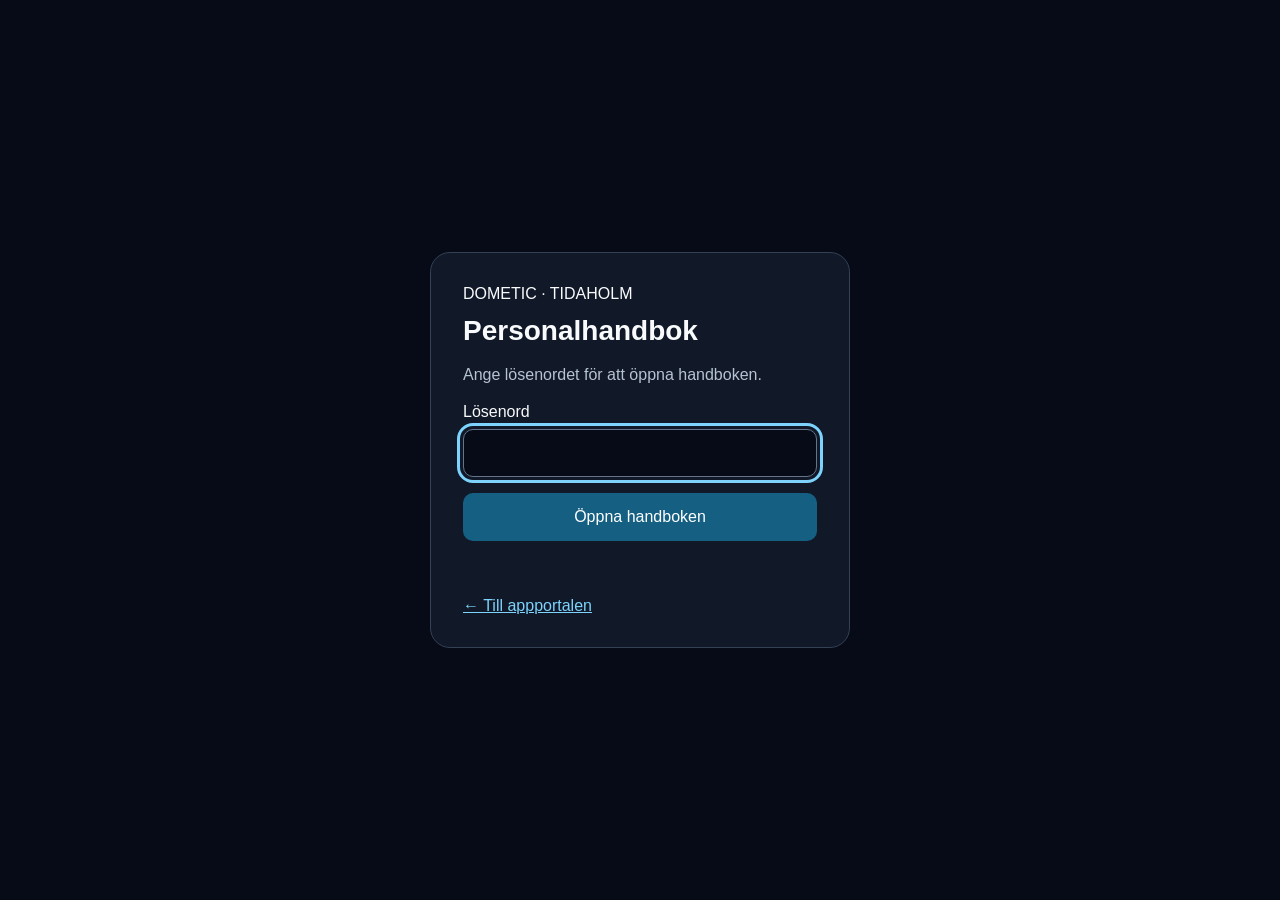
==== commit b8ac2004: "Add simple password gate to employee handbook" ====
--- a/index.html
+++ b/index.html
@@ -5,8 +5,37 @@
 <meta name="theme-color" content="#070b18"><meta name="description" content="Personalhandbok för Dometic Tidaholm. Sök och läs rutiner i mobilen.">
 <title>Personalhandbok · Dometic</title>
 <link rel="icon" href="icon.svg" type="image/svg+xml"><link rel="apple-touch-icon" href="icon-192.png"><link rel="manifest" href="manifest.webmanifest"><link rel="stylesheet" href="style.css">
+<style>
+body.handbook-locked .shell, body.handbook-locked > dialog, body.handbook-locked > #toast { display:none!important; }
+.handbook-gate { min-height:100dvh; display:grid; place-items:center; padding:24px; background:#070b18; color:#f8fafc; font-family:Segoe UI,Arial,sans-serif; }
+.handbook-gate[hidden] { display:none; }
+.handbook-gate-card { width:100%; max-width:420px; padding:32px; border:1px solid #334155; border-radius:20px; background:#111827; box-sizing:border-box; }
+.handbook-gate-card h1 { margin:12px 0; font-size:28px; }
+.handbook-gate-card p { color:#b6c3d4; line-height:1.5; }
+.handbook-gate-card label { display:block; margin-bottom:8px; }
+.handbook-gate-card input, .handbook-gate-card button { width:100%; min-height:48px; box-sizing:border-box; padding:12px; border-radius:10px; font:inherit; }
+.handbook-gate-card input { background:#070b18; color:white; border:1px solid #64748b; }
+.handbook-gate-card button { margin-top:16px; border:0; background:#156082; color:white; cursor:pointer; }
+.handbook-gate-card :focus-visible { outline:3px solid #7dd3fc; outline-offset:3px; }
+.handbook-gate-card a { color:#7dd3fc; }
+#handbook-gate-error { min-height:1.5em; color:#fda4af; }
+</style>
 </head>
-<body>
+<body class="handbook-locked">
+<section class="handbook-gate" id="handbook-gate" aria-labelledby="handbook-gate-title">
+<div class="handbook-gate-card">
+<span>DOMETIC · TIDAHOLM</span>
+<h1 id="handbook-gate-title">Personalhandbok</h1>
+<p>Ange lösenordet för att öppna handboken.</p>
+<form id="handbook-gate-form">
+<label for="handbook-password">Lösenord</label>
+<input id="handbook-password" type="password" autocomplete="current-password" required autofocus aria-describedby="handbook-gate-error">
+<button type="submit">Öppna handboken</button>
+<p id="handbook-gate-error" role="status" aria-live="polite"></p>
+</form>
+<noscript><p>Aktivera JavaScript för att öppna handboken.</p></noscript>
+<a href="https://mrmartinpet.github.io/Dometic/">← Till appportalen</a>
+</div></section>
 <a class="skip" href="#main">Till innehållet</a>
 <div class="shell">
 <header class="site-header">
@@ -49,5 +78,55 @@
 <dialog id="reader"><div class="reader-head"><button id="close-reader" class="secondary">← Tillbaka</button><button id="reader-favorite" class="secondary">☆ Spara</button></div><div class="reader-body"><span class="eyebrow section-eyebrow" id="reader-meta"></span><h2 id="reader-title"></h2><div class="reader-actions"><a id="download" class="primary" download>Hämta original ↗</a><button id="share" class="secondary">Kopiera länk</button></div><p class="reading-note">Textvy · Bilder, diagram och fullständig formatering visas i originalfilen.</p><div id="reader-content"></div></div></dialog>
 <dialog id="help"><button id="close-help" class="close" aria-label="Stäng">×</button><span class="eyebrow section-eyebrow">PERSONALHANDBOK</span><h2>Allt på ett ställe.</h2><p>Sök i dokumentens text, filtrera på kategori och spara favoriter på den här enheten.</p><h3>Lägg till på hemskärmen</h3><p><strong>iPhone:</strong> öppna i Safari, tryck på Dela och välj Lägg till på hemskärmen.</p><p><strong>Android:</strong> öppna webbläsarens meny och välj Installera app eller Lägg till på startskärmen.</p><h3>Dokumenten</h3><p>Word (.docx) och PowerPoint (.pptx) får en sökbar textvy. Äldre .doc/.ppt och PDF kan laddas ner. Favoriter sparas bara i din webbläsare.</p></dialog>
 <div id="toast" role="status" aria-live="polite"></div>
-<script src="app.js" defer></script>
+<script>
+(() => {
+  'use strict';
+  // Simple browser-side gate only; publicly hosted documents remain accessible.
+  const expected = '499a5598c5257bc81548e45d9da797478ca412aa4a4e187a9b729691ad3f0556';
+  const form = document.getElementById('handbook-gate-form');
+  const password = document.getElementById('handbook-password');
+  const error = document.getElementById('handbook-gate-error');
+  let opening = false;
+  form.addEventListener('submit', async event => {
+    event.preventDefault();
+    if (opening) return;
+    opening = true;
+    const button = form.querySelector('button');
+    button.disabled = true;
+    error.textContent = '';
+    try {
+      const bytes = new TextEncoder().encode(password.value);
+      const digest = await crypto.subtle.digest('SHA-256', bytes);
+      const actual = Array.from(new Uint8Array(digest), b => b.toString(16).padStart(2, '0')).join('');
+      if (actual !== expected) {
+        error.textContent = 'Fel lösenord. Försök igen.';
+        password.value = '';
+        password.focus();
+        return;
+      }
+      password.value = '';
+      const app = document.createElement('script');
+      app.src = 'app.js';
+      app.onload = () => {
+        document.getElementById('handbook-gate').hidden = true;
+        document.body.classList.remove('handbook-locked');
+        document.getElementById('main').focus();
+      };
+      app.onerror = () => {
+        error.textContent = 'Handboken kunde inte öppnas. Försök igen.';
+        opening = false;
+        button.disabled = false;
+      };
+      document.body.append(app);
+    } catch {
+      error.textContent = 'Lösenordet kunde inte kontrolleras. Öppna sidan i en uppdaterad webbläsare via HTTPS.';
+    } finally {
+      if (document.body.classList.contains('handbook-locked') && !document.querySelector('script[src="app.js"]')) {
+        opening = false;
+        button.disabled = false;
+      }
+    }
+  });
+})();
+</script>
 </body></html>
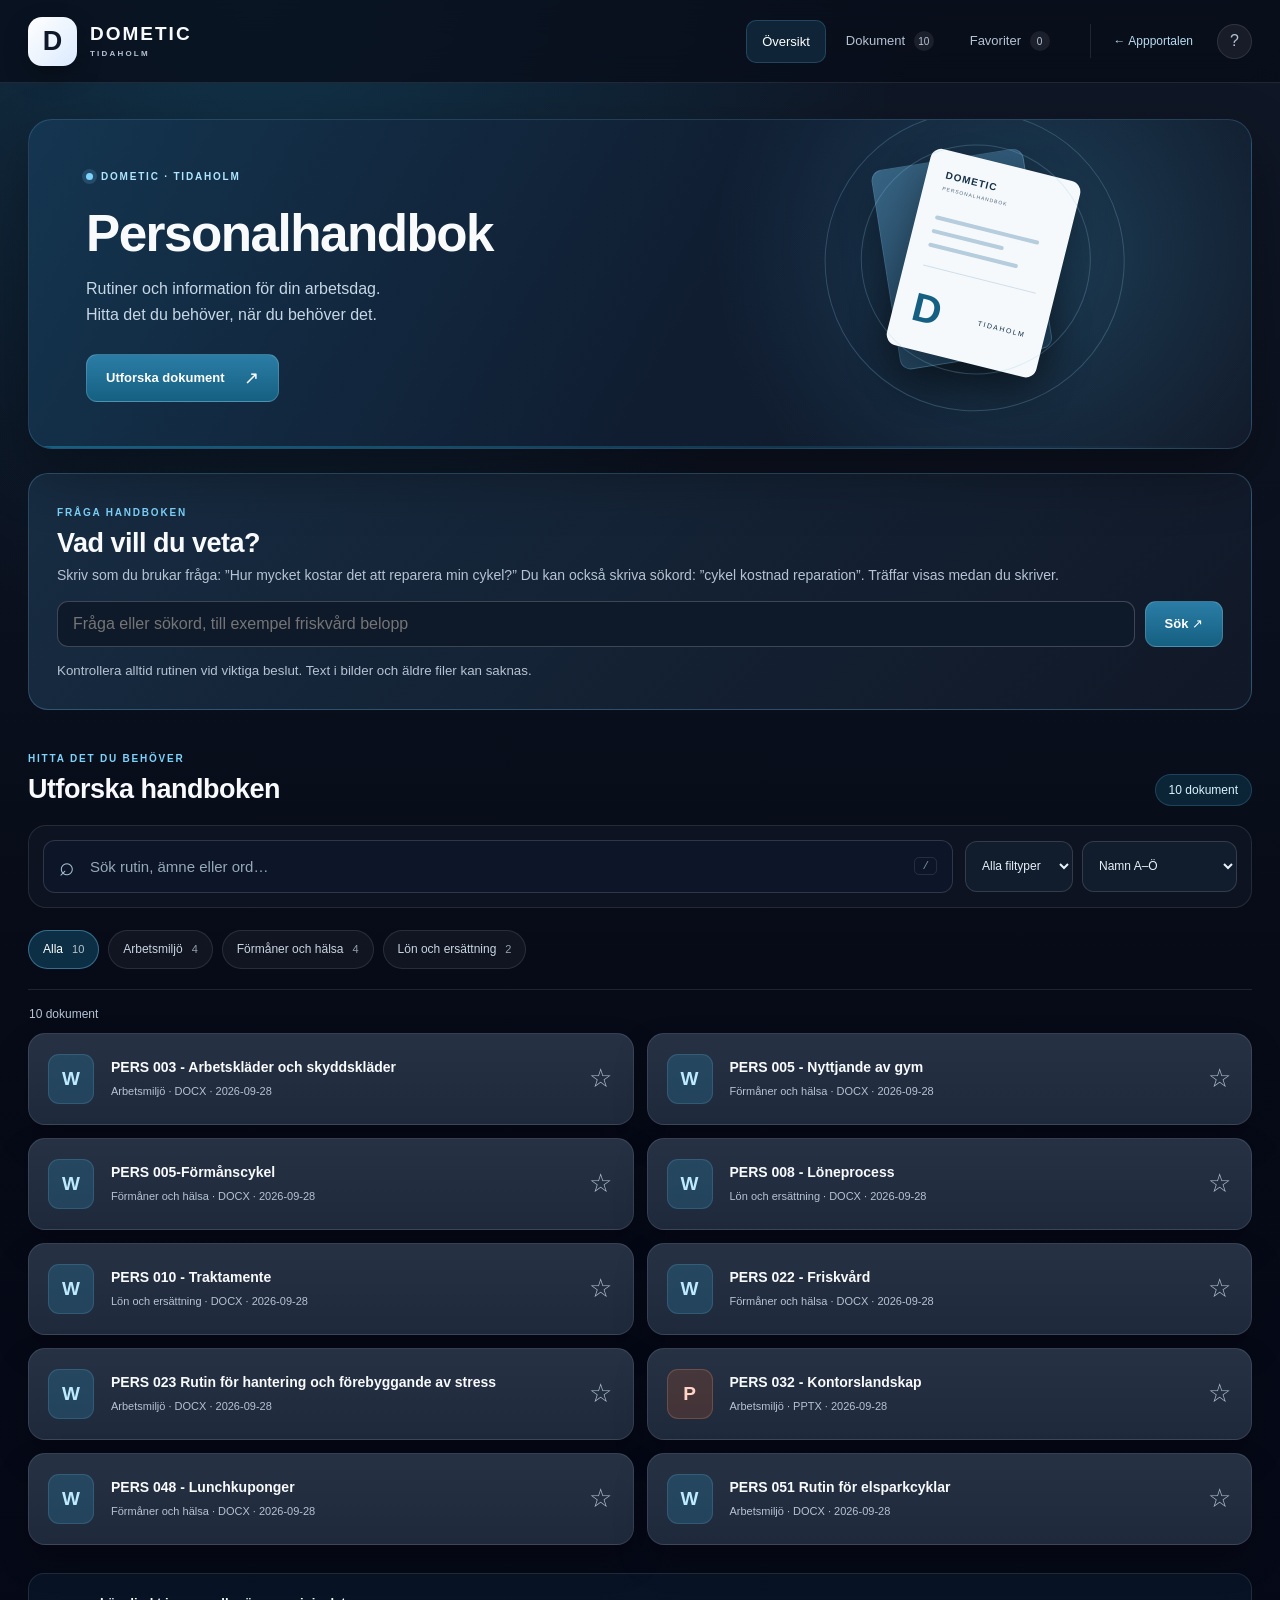
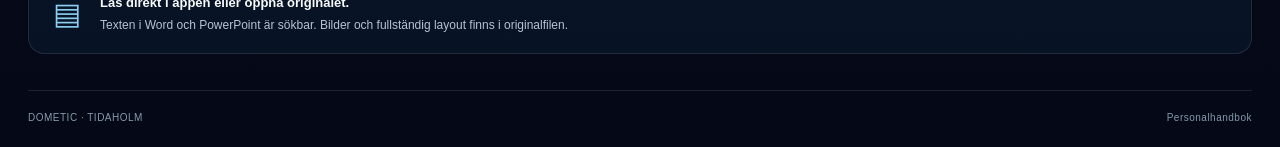
==== commit 61e5b46f: "Update published handbook catalog" ====
--- a/index.html
+++ b/index.html
@@ -5,37 +5,8 @@
 <meta name="theme-color" content="#070b18"><meta name="description" content="Personalhandbok för Dometic Tidaholm. Sök och läs rutiner i mobilen.">
 <title>Personalhandbok · Dometic</title>
 <link rel="icon" href="icon.svg" type="image/svg+xml"><link rel="apple-touch-icon" href="icon-192.png"><link rel="manifest" href="manifest.webmanifest"><link rel="stylesheet" href="style.css">
-<style>
-body.handbook-locked .shell, body.handbook-locked > dialog, body.handbook-locked > #toast { display:none!important; }
-.handbook-gate { min-height:100dvh; display:grid; place-items:center; padding:24px; background:#070b18; color:#f8fafc; font-family:Segoe UI,Arial,sans-serif; }
-.handbook-gate[hidden] { display:none; }
-.handbook-gate-card { width:100%; max-width:420px; padding:32px; border:1px solid #334155; border-radius:20px; background:#111827; box-sizing:border-box; }
-.handbook-gate-card h1 { margin:12px 0; font-size:28px; }
-.handbook-gate-card p { color:#b6c3d4; line-height:1.5; }
-.handbook-gate-card label { display:block; margin-bottom:8px; }
-.handbook-gate-card input, .handbook-gate-card button { width:100%; min-height:48px; box-sizing:border-box; padding:12px; border-radius:10px; font:inherit; }
-.handbook-gate-card input { background:#070b18; color:white; border:1px solid #64748b; }
-.handbook-gate-card button { margin-top:16px; border:0; background:#156082; color:white; cursor:pointer; }
-.handbook-gate-card :focus-visible { outline:3px solid #7dd3fc; outline-offset:3px; }
-.handbook-gate-card a { color:#7dd3fc; }
-#handbook-gate-error { min-height:1.5em; color:#fda4af; }
-</style>
 </head>
-<body class="handbook-locked">
-<section class="handbook-gate" id="handbook-gate" aria-labelledby="handbook-gate-title">
-<div class="handbook-gate-card">
-<span>DOMETIC · TIDAHOLM</span>
-<h1 id="handbook-gate-title">Personalhandbok</h1>
-<p>Ange lösenordet för att öppna handboken.</p>
-<form id="handbook-gate-form">
-<label for="handbook-password">Lösenord</label>
-<input id="handbook-password" type="password" autocomplete="current-password" required autofocus aria-describedby="handbook-gate-error">
-<button type="submit">Öppna handboken</button>
-<p id="handbook-gate-error" role="status" aria-live="polite"></p>
-</form>
-<noscript><p>Aktivera JavaScript för att öppna handboken.</p></noscript>
-<a href="https://mrmartinpet.github.io/Dometic/">← Till appportalen</a>
-</div></section>
+<body>
 <a class="skip" href="#main">Till innehållet</a>
 <div class="shell">
 <header class="site-header">
@@ -78,55 +49,5 @@
 <dialog id="reader"><div class="reader-head"><button id="close-reader" class="secondary">← Tillbaka</button><button id="reader-favorite" class="secondary">☆ Spara</button></div><div class="reader-body"><span class="eyebrow section-eyebrow" id="reader-meta"></span><h2 id="reader-title"></h2><div class="reader-actions"><a id="download" class="primary" download>Hämta original ↗</a><button id="share" class="secondary">Kopiera länk</button></div><p class="reading-note">Textvy · Bilder, diagram och fullständig formatering visas i originalfilen.</p><div id="reader-content"></div></div></dialog>
 <dialog id="help"><button id="close-help" class="close" aria-label="Stäng">×</button><span class="eyebrow section-eyebrow">PERSONALHANDBOK</span><h2>Allt på ett ställe.</h2><p>Sök i dokumentens text, filtrera på kategori och spara favoriter på den här enheten.</p><h3>Lägg till på hemskärmen</h3><p><strong>iPhone:</strong> öppna i Safari, tryck på Dela och välj Lägg till på hemskärmen.</p><p><strong>Android:</strong> öppna webbläsarens meny och välj Installera app eller Lägg till på startskärmen.</p><h3>Dokumenten</h3><p>Word (.docx) och PowerPoint (.pptx) får en sökbar textvy. Äldre .doc/.ppt och PDF kan laddas ner. Favoriter sparas bara i din webbläsare.</p></dialog>
 <div id="toast" role="status" aria-live="polite"></div>
-<script>
-(() => {
-  'use strict';
-  // Simple browser-side gate only; publicly hosted documents remain accessible.
-  const expected = '499a5598c5257bc81548e45d9da797478ca412aa4a4e187a9b729691ad3f0556';
-  const form = document.getElementById('handbook-gate-form');
-  const password = document.getElementById('handbook-password');
-  const error = document.getElementById('handbook-gate-error');
-  let opening = false;
-  form.addEventListener('submit', async event => {
-    event.preventDefault();
-    if (opening) return;
-    opening = true;
-    const button = form.querySelector('button');
-    button.disabled = true;
-    error.textContent = '';
-    try {
-      const bytes = new TextEncoder().encode(password.value);
-      const digest = await crypto.subtle.digest('SHA-256', bytes);
-      const actual = Array.from(new Uint8Array(digest), b => b.toString(16).padStart(2, '0')).join('');
-      if (actual !== expected) {
-        error.textContent = 'Fel lösenord. Försök igen.';
-        password.value = '';
-        password.focus();
-        return;
-      }
-      password.value = '';
-      const app = document.createElement('script');
-      app.src = 'app.js';
-      app.onload = () => {
-        document.getElementById('handbook-gate').hidden = true;
-        document.body.classList.remove('handbook-locked');
-        document.getElementById('main').focus();
-      };
-      app.onerror = () => {
-        error.textContent = 'Handboken kunde inte öppnas. Försök igen.';
-        opening = false;
-        button.disabled = false;
-      };
-      document.body.append(app);
-    } catch {
-      error.textContent = 'Lösenordet kunde inte kontrolleras. Öppna sidan i en uppdaterad webbläsare via HTTPS.';
-    } finally {
-      if (document.body.classList.contains('handbook-locked') && !document.querySelector('script[src="app.js"]')) {
-        opening = false;
-        button.disabled = false;
-      }
-    }
-  });
-})();
-</script>
+<script src="app.js" defer></script>
 </body></html>
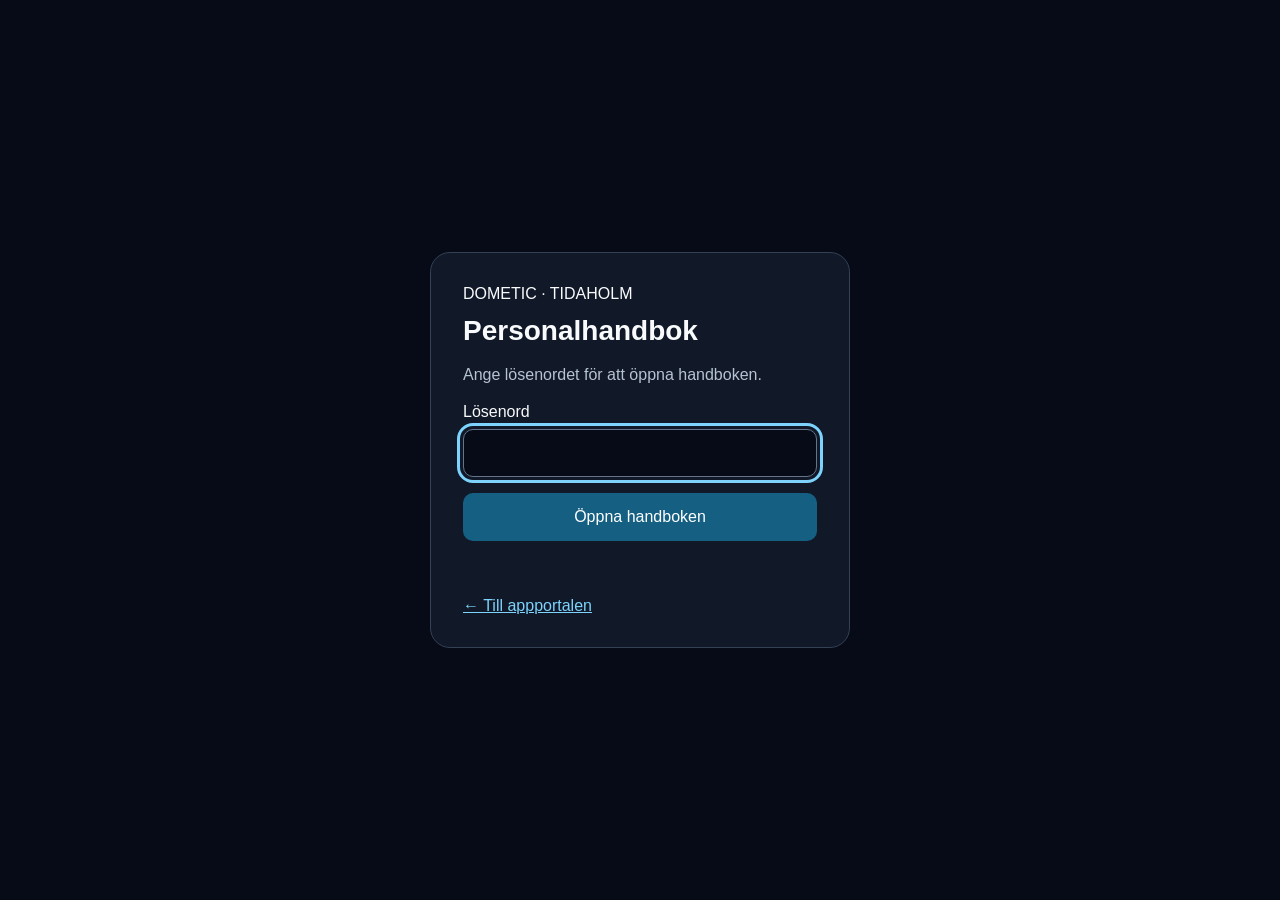
==== commit 4aa88a4f: "Update published handbook catalog" ====
--- a/index.html
+++ b/index.html
@@ -5,8 +5,37 @@
 <meta name="theme-color" content="#070b18"><meta name="description" content="Personalhandbok för Dometic Tidaholm. Sök och läs rutiner i mobilen.">
 <title>Personalhandbok · Dometic</title>
 <link rel="icon" href="icon.svg" type="image/svg+xml"><link rel="apple-touch-icon" href="icon-192.png"><link rel="manifest" href="manifest.webmanifest"><link rel="stylesheet" href="style.css">
+<style>
+body.handbook-locked .shell, body.handbook-locked > dialog, body.handbook-locked > #toast { display:none!important; }
+.handbook-gate { min-height:100dvh; display:grid; place-items:center; padding:24px; background:#070b18; color:#f8fafc; font-family:Segoe UI,Arial,sans-serif; }
+.handbook-gate[hidden] { display:none; }
+.handbook-gate-card { width:100%; max-width:420px; padding:32px; border:1px solid #334155; border-radius:20px; background:#111827; box-sizing:border-box; }
+.handbook-gate-card h1 { margin:12px 0; font-size:28px; }
+.handbook-gate-card p { color:#b6c3d4; line-height:1.5; }
+.handbook-gate-card label { display:block; margin-bottom:8px; }
+.handbook-gate-card input, .handbook-gate-card button { width:100%; min-height:48px; box-sizing:border-box; padding:12px; border-radius:10px; font:inherit; }
+.handbook-gate-card input { background:#070b18; color:white; border:1px solid #64748b; }
+.handbook-gate-card button { margin-top:16px; border:0; background:#156082; color:white; cursor:pointer; }
+.handbook-gate-card :focus-visible { outline:3px solid #7dd3fc; outline-offset:3px; }
+.handbook-gate-card a { color:#7dd3fc; }
+#handbook-gate-error { min-height:1.5em; color:#fda4af; }
+</style>
 </head>
-<body>
+<body class="handbook-locked">
+<section class="handbook-gate" id="handbook-gate" aria-labelledby="handbook-gate-title">
+<div class="handbook-gate-card">
+<span>DOMETIC · TIDAHOLM</span>
+<h1 id="handbook-gate-title">Personalhandbok</h1>
+<p>Ange lösenordet för att öppna handboken.</p>
+<form id="handbook-gate-form">
+<label for="handbook-password">Lösenord</label>
+<input id="handbook-password" type="password" autocomplete="current-password" required autofocus aria-describedby="handbook-gate-error">
+<button type="submit">Öppna handboken</button>
+<p id="handbook-gate-error" role="status" aria-live="polite"></p>
+</form>
+<noscript><p>Aktivera JavaScript för att öppna handboken.</p></noscript>
+<a href="https://mrmartinpet.github.io/Dometic/">← Till appportalen</a>
+</div></section>
 <a class="skip" href="#main">Till innehållet</a>
 <div class="shell">
 <header class="site-header">
@@ -49,5 +78,55 @@
 <dialog id="reader"><div class="reader-head"><button id="close-reader" class="secondary">← Tillbaka</button><button id="reader-favorite" class="secondary">☆ Spara</button></div><div class="reader-body"><span class="eyebrow section-eyebrow" id="reader-meta"></span><h2 id="reader-title"></h2><div class="reader-actions"><a id="download" class="primary" download>Hämta original ↗</a><button id="share" class="secondary">Kopiera länk</button></div><p class="reading-note">Textvy · Bilder, diagram och fullständig formatering visas i originalfilen.</p><div id="reader-content"></div></div></dialog>
 <dialog id="help"><button id="close-help" class="close" aria-label="Stäng">×</button><span class="eyebrow section-eyebrow">PERSONALHANDBOK</span><h2>Allt på ett ställe.</h2><p>Sök i dokumentens text, filtrera på kategori och spara favoriter på den här enheten.</p><h3>Lägg till på hemskärmen</h3><p><strong>iPhone:</strong> öppna i Safari, tryck på Dela och välj Lägg till på hemskärmen.</p><p><strong>Android:</strong> öppna webbläsarens meny och välj Installera app eller Lägg till på startskärmen.</p><h3>Dokumenten</h3><p>Word (.docx) och PowerPoint (.pptx) får en sökbar textvy. Äldre .doc/.ppt och PDF kan laddas ner. Favoriter sparas bara i din webbläsare.</p></dialog>
 <div id="toast" role="status" aria-live="polite"></div>
-<script src="app.js" defer></script>
+<script>
+(() => {
+  'use strict';
+  // Simple browser-side gate only; publicly hosted documents remain accessible.
+  const expected = '499a5598c5257bc81548e45d9da797478ca412aa4a4e187a9b729691ad3f0556';
+  const form = document.getElementById('handbook-gate-form');
+  const password = document.getElementById('handbook-password');
+  const error = document.getElementById('handbook-gate-error');
+  let opening = false;
+  form.addEventListener('submit', async event => {
+    event.preventDefault();
+    if (opening) return;
+    opening = true;
+    const button = form.querySelector('button');
+    button.disabled = true;
+    error.textContent = '';
+    try {
+      const bytes = new TextEncoder().encode(password.value);
+      const digest = await crypto.subtle.digest('SHA-256', bytes);
+      const actual = Array.from(new Uint8Array(digest), b => b.toString(16).padStart(2, '0')).join('');
+      if (actual !== expected) {
+        error.textContent = 'Fel lösenord. Försök igen.';
+        password.value = '';
+        password.focus();
+        return;
+      }
+      password.value = '';
+      const app = document.createElement('script');
+      app.src = 'app.js';
+      app.onload = () => {
+        document.getElementById('handbook-gate').hidden = true;
+        document.body.classList.remove('handbook-locked');
+        document.getElementById('main').focus();
+      };
+      app.onerror = () => {
+        error.textContent = 'Handboken kunde inte öppnas. Försök igen.';
+        opening = false;
+        button.disabled = false;
+      };
+      document.body.append(app);
+    } catch {
+      error.textContent = 'Lösenordet kunde inte kontrolleras. Öppna sidan i en uppdaterad webbläsare via HTTPS.';
+    } finally {
+      if (document.body.classList.contains('handbook-locked') && !document.querySelector('script[src="app.js"]')) {
+        opening = false;
+        button.disabled = false;
+      }
+    }
+  });
+})();
+</script>
 </body></html>
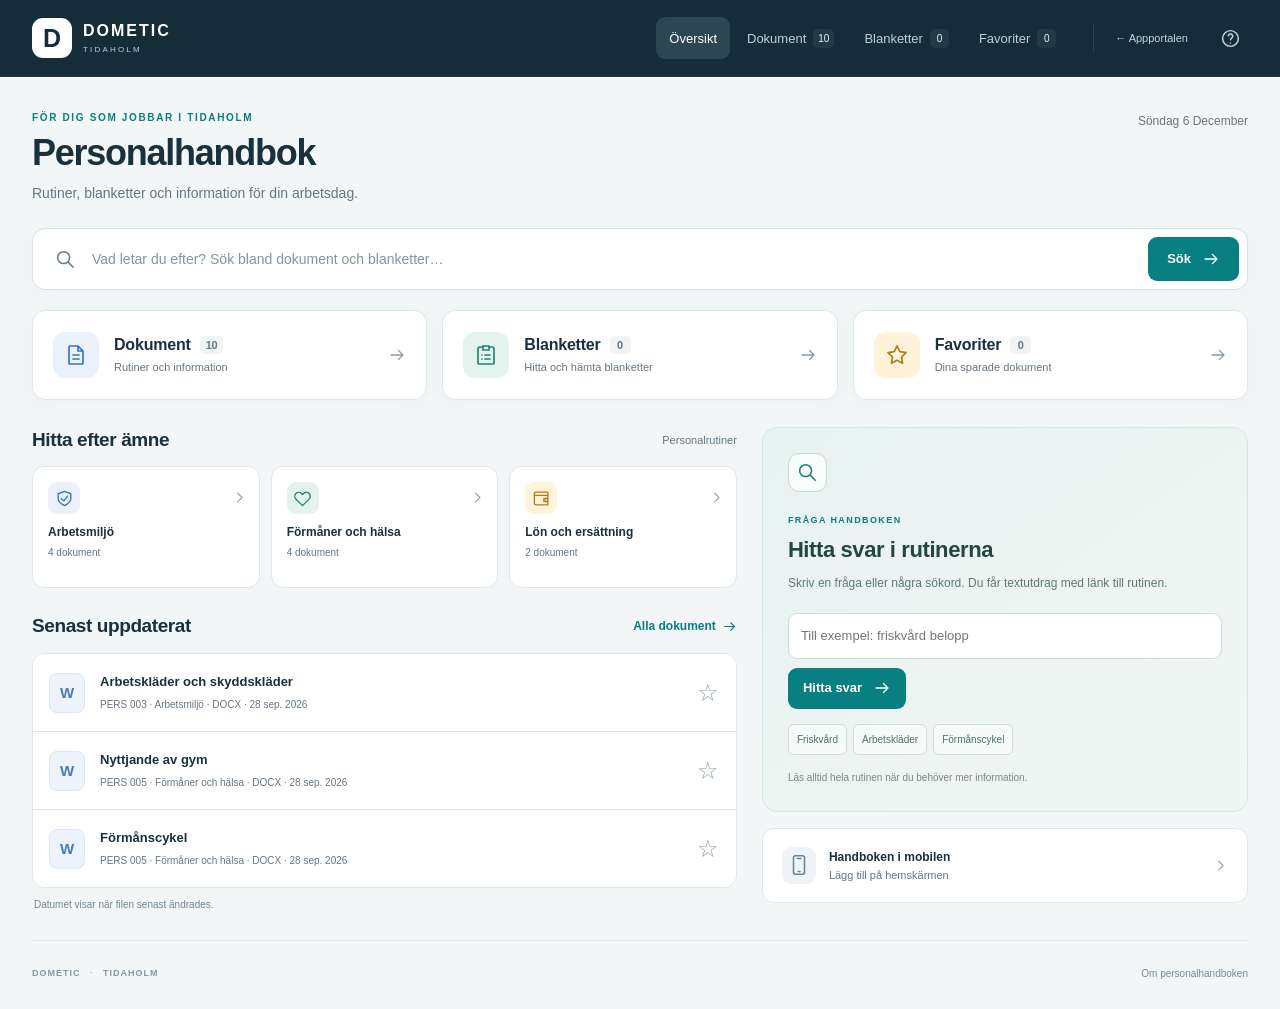
==== commit 7da3de29: "Improve handbook overview, add forms page and remove password gate" ====
--- a/index.html
+++ b/index.html
@@ -1,132 +1,101 @@
 <!doctype html>
 <html lang="sv">
 <head>
-<meta charset="utf-8"><meta name="viewport" content="width=device-width,initial-scale=1,viewport-fit=cover">
-<meta name="theme-color" content="#070b18"><meta name="description" content="Personalhandbok för Dometic Tidaholm. Sök och läs rutiner i mobilen.">
-<title>Personalhandbok · Dometic</title>
-<link rel="icon" href="icon.svg" type="image/svg+xml"><link rel="apple-touch-icon" href="icon-192.png"><link rel="manifest" href="manifest.webmanifest"><link rel="stylesheet" href="style.css">
-<style>
-body.handbook-locked .shell, body.handbook-locked > dialog, body.handbook-locked > #toast { display:none!important; }
-.handbook-gate { min-height:100dvh; display:grid; place-items:center; padding:24px; background:#070b18; color:#f8fafc; font-family:Segoe UI,Arial,sans-serif; }
-.handbook-gate[hidden] { display:none; }
-.handbook-gate-card { width:100%; max-width:420px; padding:32px; border:1px solid #334155; border-radius:20px; background:#111827; box-sizing:border-box; }
-.handbook-gate-card h1 { margin:12px 0; font-size:28px; }
-.handbook-gate-card p { color:#b6c3d4; line-height:1.5; }
-.handbook-gate-card label { display:block; margin-bottom:8px; }
-.handbook-gate-card input, .handbook-gate-card button { width:100%; min-height:48px; box-sizing:border-box; padding:12px; border-radius:10px; font:inherit; }
-.handbook-gate-card input { background:#070b18; color:white; border:1px solid #64748b; }
-.handbook-gate-card button { margin-top:16px; border:0; background:#156082; color:white; cursor:pointer; }
-.handbook-gate-card :focus-visible { outline:3px solid #7dd3fc; outline-offset:3px; }
-.handbook-gate-card a { color:#7dd3fc; }
-#handbook-gate-error { min-height:1.5em; color:#fda4af; }
-</style>
+  <meta charset="utf-8">
+  <meta name="viewport" content="width=device-width,initial-scale=1,viewport-fit=cover">
+  <meta name="theme-color" content="#142d38">
+  <meta name="description" content="Dometic Tidaholms personalhandbok. Hitta rutiner, hämta blanketter och spara dina favoriter.">
+  <title>Personalhandbok · Dometic Tidaholm</title>
+  <link rel="icon" href="icon.svg" type="image/svg+xml">
+  <link rel="apple-touch-icon" href="icon-192.png">
+  <link rel="manifest" href="manifest.webmanifest">
+  <link rel="stylesheet" href="style.css">
+  <script src="app.js" defer></script>
 </head>
-<body class="handbook-locked">
-<section class="handbook-gate" id="handbook-gate" aria-labelledby="handbook-gate-title">
-<div class="handbook-gate-card">
-<span>DOMETIC · TIDAHOLM</span>
-<h1 id="handbook-gate-title">Personalhandbok</h1>
-<p>Ange lösenordet för att öppna handboken.</p>
-<form id="handbook-gate-form">
-<label for="handbook-password">Lösenord</label>
-<input id="handbook-password" type="password" autocomplete="current-password" required autofocus aria-describedby="handbook-gate-error">
-<button type="submit">Öppna handboken</button>
-<p id="handbook-gate-error" role="status" aria-live="polite"></p>
-</form>
-<noscript><p>Aktivera JavaScript för att öppna handboken.</p></noscript>
-<a href="https://mrmartinpet.github.io/Dometic/">← Till appportalen</a>
-</div></section>
+<body>
+<svg class="icon-definitions" xmlns="http://www.w3.org/2000/svg" aria-hidden="true">
+  <symbol id="i-home" viewBox="0 0 24 24"><path d="m3 10 9-7 9 7v10a1 1 0 0 1-1 1h-5v-7H9v7H4a1 1 0 0 1-1-1Z"/></symbol>
+  <symbol id="i-documents" viewBox="0 0 24 24"><path d="M14 3H6a1 1 0 0 0-1 1v16a1 1 0 0 0 1 1h12a1 1 0 0 0 1-1V8Zm0 0v5h5M9 12h6m-6 4h6"/></symbol>
+  <symbol id="i-forms" viewBox="0 0 24 24"><path d="M9 4H6a2 2 0 0 0-2 2v14a1 1 0 0 0 1 1h14a1 1 0 0 0 1-1V6a2 2 0 0 0-2-2h-3M9 3h6v4H9Zm-1 9h.01M11 12h5m-8 4h.01M11 16h5"/></symbol>
+  <symbol id="i-star" viewBox="0 0 24 24"><path d="m12 3 2.8 5.7 6.2.9-4.5 4.4 1.1 6.2-5.6-3-5.6 3 1.1-6.2L3 9.6l6.2-.9Z"/></symbol>
+  <symbol id="i-search" viewBox="0 0 24 24"><circle cx="10.5" cy="10.5" r="6.5"/><path d="m16 16 5 5"/></symbol>
+  <symbol id="i-arrow" viewBox="0 0 24 24"><path d="M4 12h16m-6-6 6 6-6 6"/></symbol>
+  <symbol id="i-download" viewBox="0 0 24 24"><path d="M12 3v12m-5-5 5 5 5-5M4 16v4h16v-4"/></symbol>
+  <symbol id="i-shield" viewBox="0 0 24 24"><path d="M12 3 4 6v6c0 5 8 9 8 9s8-4 8-9V6Zm-4 9 3 3 5-6"/></symbol>
+  <symbol id="i-heart" viewBox="0 0 24 24"><path d="M20.3 5.7a5 5 0 0 0-7.1 0L12 7l-1.2-1.3a5 5 0 0 0-7.1 7.1L12 21l8.3-8.2a5 5 0 0 0 0-7.1Z"/></symbol>
+  <symbol id="i-wallet" viewBox="0 0 24 24"><path d="M20 8V5a1 1 0 0 0-1-1H5a2 2 0 0 0 0 4h15v12H5a2 2 0 0 1-2-2V6m17 6h-5v4h5m-3-2h.01"/></symbol>
+  <symbol id="i-folder" viewBox="0 0 24 24"><path d="M3 7V5a1 1 0 0 1 1-1h6l3 3h7a1 1 0 0 1 1 1v11a1 1 0 0 1-1 1H4a1 1 0 0 1-1-1Z"/></symbol>
+  <symbol id="i-help" viewBox="0 0 24 24"><circle cx="12" cy="12" r="9"/><path d="M9.5 9a2.5 2.5 0 0 1 5 .5c0 2-2.5 2-2.5 4M12 17h.01"/></symbol>
+  <symbol id="i-phone" viewBox="0 0 24 24"><rect x="6" y="2" width="12" height="20" rx="2"/><path d="M10 5h4m-3 14h2"/></symbol>
+  <symbol id="i-x" viewBox="0 0 24 24"><path d="m6 6 12 12M6 18 18 6"/></symbol>
+  <symbol id="i-refresh" viewBox="0 0 24 24"><path d="M20 7v5h-5M4 17v-5h5m-4-5a8 8 0 0 1 14-1l1 2M4 16l1 2a8 8 0 0 0 14-1"/></symbol>
+  <symbol id="i-chevron" viewBox="0 0 24 24"><path d="m9 5 7 7-7 7"/></symbol>
+</svg>
 <a class="skip" href="#main">Till innehållet</a>
 <div class="shell">
-<header class="site-header">
-  <div class="header-inner">
-    <a class="brand" href="#" aria-label="Personalhandbok, startsida"><span class="brand-mark">D</span><span class="brand-text">DOMETIC<small>TIDAHOLM</small></span></a>
-    <nav class="header-nav" aria-label="Huvudmeny">
-      <button class="nav active" data-view="home">Översikt</button>
-      <button class="nav" data-view="documents">Dokument <b id="nav-count">0</b></button>
-      <button class="nav" data-view="favorites">Favoriter <b id="fav-count">0</b></button>
-    </nav>
-    <a class="portal-link" href="https://mrmartinpet.github.io/Dometic/">← Appportalen</a>
-    <button class="help-button install-help" aria-label="Om appen och installation">?</button>
-  </div>
-</header>
-<main id="main" tabindex="-1">
-  <section class="hero" id="hero">
-    <div class="hero-copy"><span class="eyebrow"><i></i> DOMETIC · TIDAHOLM</span><h1>Personalhandbok</h1><p>Rutiner och information för din arbetsdag.<br>Hitta det du behöver, när du behöver det.</p><a class="hero-action" href="#library">Utforska dokument <span aria-hidden="true">↗</span></a></div>
-    <div class="hero-visual" aria-hidden="true"><div class="file-back"></div><div class="file-front"><span class="file-top"><b>DOMETIC</b><small>PERSONALHANDBOK</small></span><span class="file-line long"></span><span class="file-line"></span><span class="file-line medium"></span><span class="file-divider"></span><span class="file-symbol">D</span><span class="file-bottom">TIDAHOLM</span></div><span class="hero-orbit one"></span><span class="hero-orbit two"></span></div>
-  </section>
-  <section class="ask-panel" aria-labelledby="ask-title">
-    <span class="eyebrow section-eyebrow">FRÅGA HANDBOKEN</span><h2 id="ask-title">Vad vill du veta?</h2>
-    <p>Skriv som du brukar fråga: ”Hur mycket kostar det att reparera min cykel?” Du kan också skriva sökord: ”cykel kostnad reparation”. Träffar visas medan du skriver.</p>
-    <form id="ask-form"><label class="sr-only" for="question">Din fråga</label><input id="question" type="search" required minlength="3" placeholder="Fråga eller sökord, till exempel friskvård belopp" autocomplete="off"><button class="primary" type="submit">Sök ↗</button></form>
-    <div id="answer" class="answer" role="status" aria-live="polite" hidden></div>
-    <small>Kontrollera alltid rutinen vid viktiga beslut. Text i bilder och äldre filer kan saknas.</small>
-  </section>
-  <section id="library" class="library" aria-labelledby="section-title">
-    <div class="section-head"><div><span class="eyebrow section-eyebrow" id="section-eyebrow">SÖK OCH UTFORSKA</span><h2 id="section-title">Utforska handboken</h2></div><span class="total-pill" id="total">0 dokument</span></div>
-    <div class="toolbar"><div class="search-box"><span aria-hidden="true" class="search-icon">⌕</span><label class="sr-only" for="search">Sök i handboken</label><input id="search" type="search" placeholder="Sök rutin, ämne eller ord…" autocomplete="off"><kbd aria-hidden="true">/</kbd></div><div class="select-row"><label class="sr-only" for="format">Filtyp</label><select id="format"><option value="all">Alla filtyper</option><option value="word">Word</option><option value="powerpoint">PowerPoint</option><option value="pdf">PDF</option></select><label class="sr-only" for="sort">Sortering</label><select id="sort"><option value="az">Namn A–Ö</option><option value="recent">Senast uppdaterade</option></select></div></div>
-    <div id="categories" class="categories" aria-label="Filtrera kategori"></div>
-    <div class="list-toolbar"><p id="results-count" role="status" aria-live="polite">Läser in dokument…</p></div>
-    <div id="documents" class="documents"></div>
-    <div id="empty" class="empty" hidden><div class="empty-icon" aria-hidden="true">▤</div><h3 id="empty-title">Här börjar din handbok</h3><p id="empty-text"></p><button id="reset" class="secondary" hidden>Visa alla dokument</button></div>
-  </section>
-  <div class="bottom-note"><span class="note-icon" aria-hidden="true">▤</span><div><strong>Läs direkt i appen eller öppna originalet.</strong><p>Texten i Word och PowerPoint är sökbar. Bilder och fullständig layout finns i originalfilen.</p></div></div>
-  <footer><span>DOMETIC · TIDAHOLM</span><span>Personalhandbok</span></footer>
-</main>
-<nav class="mobile-nav" aria-label="Mobilmeny"><button class="active" data-view="home"><span aria-hidden="true">⌂</span>Översikt</button><button data-view="documents"><span aria-hidden="true">▤</span>Dokument</button><button data-view="favorites"><span aria-hidden="true">☆</span>Favoriter</button></nav>
+  <header class="site-header">
+    <div class="header-inner">
+      <a class="brand" href="#oversikt" data-view="home" aria-label="Personalhandbok, startsida"><span class="brand-mark">D</span><span class="brand-text">DOMETIC<small>TIDAHOLM</small></span></a>
+      <nav class="header-nav" aria-label="Huvudmeny">
+        <a class="nav active" href="#oversikt" data-view="home">Översikt</a>
+        <a class="nav" href="#dokument" data-view="documents">Dokument <b id="nav-count">–</b></a>
+        <a class="nav" href="#blanketter" data-view="forms">Blanketter <b id="forms-count">–</b></a>
+        <a class="nav" href="#favoriter" data-view="favorites">Favoriter <b id="fav-count">–</b></a>
+      </nav>
+      <a class="portal-link" href="https://mrmartinpet.github.io/Dometic/">← Appportalen</a>
+      <button class="help-button install-help" aria-label="Hjälp och installation"><svg class="icon" aria-hidden="true"><use href="#i-help"/></svg></button>
+    </div>
+  </header>
+  <main id="main" tabindex="-1">
+    <section id="overview" aria-labelledby="overview-title">
+      <div class="welcome-row">
+        <div><span class="eyebrow">FÖR DIG SOM JOBBAR I TIDAHOLM</span><h1 id="overview-title">Personalhandbok</h1><p class="page-intro">Rutiner, blanketter och information för din arbetsdag.</p></div>
+        <span class="date-label" id="today-date"></span>
+      </div>
+      <form id="home-search-form" class="home-search" role="search">
+        <svg class="icon" aria-hidden="true"><use href="#i-search"/></svg>
+        <label class="sr-only" for="home-search">Sök bland dokument och blanketter</label>
+        <input id="home-search" type="search" placeholder="Vad letar du efter? Sök bland dokument och blanketter…" autocomplete="off" required>
+        <button class="primary" type="submit">Sök <svg class="icon" aria-hidden="true"><use href="#i-arrow"/></svg></button>
+      </form>
+      <div class="load-status"><p id="home-status" role="status" aria-live="polite">Läser in handboken…</p><button class="text-button" id="home-retry" hidden>Försök igen</button></div>
+      <div class="quick-links" aria-label="Genvägar">
+        <a class="quick-card" data-view="documents" href="#dokument"><span class="quick-icon tone-blue"><svg class="icon" aria-hidden="true"><use href="#i-documents"/></svg></span><span class="quick-copy"><strong>Dokument <b id="home-doc-count">–</b></strong><span>Rutiner och information</span></span><svg class="icon quick-arrow" aria-hidden="true"><use href="#i-arrow"/></svg></a>
+        <a class="quick-card" data-view="forms" href="#blanketter"><span class="quick-icon tone-teal"><svg class="icon" aria-hidden="true"><use href="#i-forms"/></svg></span><span class="quick-copy"><strong>Blanketter <b id="home-form-count">–</b></strong><span>Hitta och hämta blanketter</span></span><svg class="icon quick-arrow" aria-hidden="true"><use href="#i-arrow"/></svg></a>
+        <a class="quick-card" data-view="favorites" href="#favoriter"><span class="quick-icon tone-amber"><svg class="icon" aria-hidden="true"><use href="#i-star"/></svg></span><span class="quick-copy"><strong>Favoriter <b id="home-fav-count">–</b></strong><span>Dina sparade dokument</span></span><svg class="icon quick-arrow" aria-hidden="true"><use href="#i-arrow"/></svg></a>
+      </div>
+      <div class="overview-grid">
+        <div class="overview-main">
+          <section class="topics" aria-labelledby="topics-title"><div class="section-heading"><h2 id="topics-title">Hitta efter ämne</h2><span class="subtle">Personalrutiner</span></div><div id="home-categories" class="category-grid"></div></section>
+          <section class="recent-section" aria-labelledby="recent-title"><div class="section-heading"><h2 id="recent-title">Senast uppdaterat</h2><a class="text-link" data-view="documents" href="#dokument">Alla dokument <svg class="icon" aria-hidden="true"><use href="#i-arrow"/></svg></a></div><div id="home-recent" class="recent-list"></div><p id="recent-empty" class="subtle" hidden>Inga dokument att visa.</p><p class="section-note">Datumet visar när filen senast ändrades.</p></section>
+        </div>
+        <aside class="overview-side">
+          <section class="ask-panel" aria-labelledby="ask-title">
+            <span class="panel-symbol"><svg class="icon" aria-hidden="true"><use href="#i-search"/></svg></span><span class="eyebrow">FRÅGA HANDBOKEN</span><h2 id="ask-title">Hitta svar i rutinerna</h2><p>Skriv en fråga eller några sökord. Du får textutdrag med länk till rutinen.</p>
+            <form id="ask-form"><label class="sr-only" for="question">Din fråga</label><input id="question" type="search" required minlength="3" placeholder="Till exempel: friskvård belopp" autocomplete="off"><button class="primary" type="submit">Hitta svar <svg class="icon" aria-hidden="true"><use href="#i-arrow"/></svg></button></form>
+            <div class="question-examples" aria-label="Exempel på sökningar"><button data-question="Friskvård">Friskvård</button><button data-question="Arbetskläder">Arbetskläder</button><button data-question="Förmånscykel">Förmånscykel</button></div>
+            <div id="answer" class="answer" role="status" aria-live="polite" hidden></div><small>Läs alltid hela rutinen när du behöver mer information.</small>
+          </section>
+          <button class="install-tile install-help"><span class="install-icon"><svg class="icon" aria-hidden="true"><use href="#i-phone"/></svg></span><span><strong>Handboken i mobilen</strong><span>Lägg till på hemskärmen</span></span><svg class="icon" aria-hidden="true"><use href="#i-chevron"/></svg></button>
+        </aside>
+      </div>
+    </section>
+    <section id="library" class="library" aria-labelledby="section-title" hidden>
+      <div class="section-head"><div><span class="eyebrow" id="section-eyebrow">PERSONALHANDBOK</span><h1 id="section-title">Dokument</h1><p class="page-intro" id="section-description">Rutiner och information för din arbetsdag.</p></div><span class="total-pill" id="total">– dokument</span></div>
+      <div id="forms-info" class="forms-info" hidden><svg class="icon" aria-hidden="true"><use href="#i-download"/></svg><p>Hämta blanketten och fyll i den. Följ anvisningarna i blanketten för hur den ska lämnas in.</p></div>
+      <div class="toolbar"><div class="search-box"><svg class="icon" aria-hidden="true"><use href="#i-search"/></svg><label class="sr-only" for="search">Sök i listan</label><input id="search" type="search" placeholder="Sök på namn, ämne eller innehåll…" autocomplete="off"><kbd aria-hidden="true">/</kbd></div><div class="select-row"><label class="sr-only" for="format">Filtyp</label><select id="format"><option value="all">Alla filtyper</option><option value="word">Word</option><option value="pdf">PDF</option><option value="excel">Excel</option><option value="powerpoint">PowerPoint</option></select><label class="sr-only" for="sort">Sortering</label><select id="sort"><option value="az">Namn A–Ö</option><option value="recent">Senast uppdaterade</option></select></div></div>
+      <div id="categories" class="categories" role="group" aria-label="Filtrera kategori"></div>
+      <div class="list-toolbar"><p id="results-count" role="status" aria-live="polite">Läser in dokument…</p><button class="text-button" id="clear-filters" hidden>Rensa filter</button></div>
+      <div id="documents" class="documents"></div>
+      <div id="empty" class="empty" hidden><span class="empty-icon"><svg class="icon" aria-hidden="true"><use href="#i-folder"/></svg></span><h2 id="empty-title">Inga dokument att visa</h2><p id="empty-text"></p><button id="reset" class="secondary" hidden>Rensa filter</button></div>
+    </section>
+    <footer><span>DOMETIC <span class="footer-dot">·</span> TIDAHOLM</span><button class="text-button install-help">Om personalhandboken</button></footer>
+  </main>
+  <nav class="mobile-nav" aria-label="Mobilmeny"><a href="#oversikt" class="active" data-view="home"><svg class="icon" aria-hidden="true"><use href="#i-home"/></svg>Översikt</a><a href="#dokument" data-view="documents"><svg class="icon" aria-hidden="true"><use href="#i-documents"/></svg>Dokument</a><a href="#blanketter" data-view="forms"><svg class="icon" aria-hidden="true"><use href="#i-forms"/></svg>Blanketter</a><a href="#favoriter" data-view="favorites"><svg class="icon" aria-hidden="true"><use href="#i-star"/></svg>Favoriter</a></nav>
 </div>
-<dialog id="reader"><div class="reader-head"><button id="close-reader" class="secondary">← Tillbaka</button><button id="reader-favorite" class="secondary">☆ Spara</button></div><div class="reader-body"><span class="eyebrow section-eyebrow" id="reader-meta"></span><h2 id="reader-title"></h2><div class="reader-actions"><a id="download" class="primary" download>Hämta original ↗</a><button id="share" class="secondary">Kopiera länk</button></div><p class="reading-note">Textvy · Bilder, diagram och fullständig formatering visas i originalfilen.</p><div id="reader-content"></div></div></dialog>
-<dialog id="help"><button id="close-help" class="close" aria-label="Stäng">×</button><span class="eyebrow section-eyebrow">PERSONALHANDBOK</span><h2>Allt på ett ställe.</h2><p>Sök i dokumentens text, filtrera på kategori och spara favoriter på den här enheten.</p><h3>Lägg till på hemskärmen</h3><p><strong>iPhone:</strong> öppna i Safari, tryck på Dela och välj Lägg till på hemskärmen.</p><p><strong>Android:</strong> öppna webbläsarens meny och välj Installera app eller Lägg till på startskärmen.</p><h3>Dokumenten</h3><p>Word (.docx) och PowerPoint (.pptx) får en sökbar textvy. Äldre .doc/.ppt och PDF kan laddas ner. Favoriter sparas bara i din webbläsare.</p></dialog>
+<dialog id="reader" aria-labelledby="reader-title"><div class="reader-head"><button id="close-reader" class="secondary">← Tillbaka</button><button id="reader-favorite" class="secondary">☆ Spara</button></div><div class="reader-body"><span class="eyebrow" id="reader-meta"></span><h2 id="reader-title"></h2><div class="reader-actions"><a id="download" class="primary" download>Hämta original</a><button id="share" class="secondary">Kopiera länk</button></div><p class="reading-note" id="reader-note">Textvy · Bilder, diagram och fullständig formatering visas i originalfilen.</p><div id="reader-content"></div></div></dialog>
+<dialog id="help" aria-labelledby="help-title"><button id="close-help" class="close" aria-label="Stäng"><svg class="icon" aria-hidden="true"><use href="#i-x"/></svg></button><span class="eyebrow">PERSONALHANDBOK</span><h2 id="help-title">Det du behöver i arbetsdagen.</h2><p>På översikten hittar du genvägar, kategorier och de senast ändrade dokumenten. Blanketter har en egen sida där du kan söka och hämta originalfiler.</p><h3>Lägg till på hemskärmen</h3><p><strong>iPhone:</strong> öppna i Safari, tryck på Dela och välj Lägg till på hemskärmen.</p><p><strong>Android:</strong> öppna webbläsarens meny och välj Installera app eller Lägg till på startskärmen.</p><h3>Dokument och favoriter</h3><p>Word (.docx) och PowerPoint (.pptx) får en sökbar textvy. PDF, Excel och äldre Officefiler kan sökas på namn och kategori och hämtas i original. Favoriter sparas på den här enheten.</p></dialog>
 <div id="toast" role="status" aria-live="polite"></div>
-<script>
-(() => {
-  'use strict';
-  // Simple browser-side gate only; publicly hosted documents remain accessible.
-  const expected = '499a5598c5257bc81548e45d9da797478ca412aa4a4e187a9b729691ad3f0556';
-  const form = document.getElementById('handbook-gate-form');
-  const password = document.getElementById('handbook-password');
-  const error = document.getElementById('handbook-gate-error');
-  let opening = false;
-  form.addEventListener('submit', async event => {
-    event.preventDefault();
-    if (opening) return;
-    opening = true;
-    const button = form.querySelector('button');
-    button.disabled = true;
-    error.textContent = '';
-    try {
-      const bytes = new TextEncoder().encode(password.value);
-      const digest = await crypto.subtle.digest('SHA-256', bytes);
-      const actual = Array.from(new Uint8Array(digest), b => b.toString(16).padStart(2, '0')).join('');
-      if (actual !== expected) {
-        error.textContent = 'Fel lösenord. Försök igen.';
-        password.value = '';
-        password.focus();
-        return;
-      }
-      password.value = '';
-      const app = document.createElement('script');
-      app.src = 'app.js';
-      app.onload = () => {
-        document.getElementById('handbook-gate').hidden = true;
-        document.body.classList.remove('handbook-locked');
-        document.getElementById('main').focus();
-      };
-      app.onerror = () => {
-        error.textContent = 'Handboken kunde inte öppnas. Försök igen.';
-        opening = false;
-        button.disabled = false;
-      };
-      document.body.append(app);
-    } catch {
-      error.textContent = 'Lösenordet kunde inte kontrolleras. Öppna sidan i en uppdaterad webbläsare via HTTPS.';
-    } finally {
-      if (document.body.classList.contains('handbook-locked') && !document.querySelector('script[src="app.js"]')) {
-        opening = false;
-        button.disabled = false;
-      }
-    }
-  });
-})();
-</script>
-</body></html>
+<noscript><p class="noscript">Aktivera JavaScript för att söka och läsa personalhandboken.</p></noscript>
+</body>
+</html>
--- a/style.css
+++ b/style.css
@@ -1,4 +1,31 @@
-:root{--bg:#070b18;--panel:#111827;--card:#1e293b;--card2:#263244;--accent:#156082;--accent2:#2b7da6;--text:#f8fafc;--muted:#b6c3d4;--line:rgba(255,255,255,.10);--blue:#7dd3fc;color:var(--text);font-family:Segoe UI,Arial,sans-serif;background:var(--bg);font-synthesis:none}*{box-sizing:border-box}html{scroll-behavior:smooth}body{margin:0;min-height:100vh;background:radial-gradient(circle at 20% 0%,rgba(21,96,130,.38),transparent 32%),linear-gradient(180deg,#101827 0%,#070b18 55%,#050816 100%)}button,input,select{font:inherit}button,a,input,select{-webkit-tap-highlight-color:transparent}button{cursor:pointer;color:inherit}button:active{transform:translateY(1px)}button:focus-visible,a:focus-visible,input:focus-visible,select:focus-visible{outline:3px solid var(--blue);outline-offset:3px}a{color:inherit}.shell{min-height:100vh}.skip{position:absolute;top:-100px;z-index:100;background:#fff;color:#07101e;padding:12px}.skip:focus{top:10px}.site-header{border-bottom:1px solid var(--line);background:rgba(7,11,24,.74);backdrop-filter:blur(16px);position:sticky;top:0;z-index:5}.header-inner{max-width:1320px;padding:16px 28px;margin:auto;display:flex;align-items:center;gap:24px;min-height:82px}.brand{display:flex;align-items:center;gap:13px;text-decoration:none;flex-shrink:0}.brand-mark{width:49px;height:49px;border-radius:14px;background:linear-gradient(135deg,#fff,#dbeafe);color:#0f172a;display:grid;place-items:center;font-size:27px;font-weight:800;box-shadow:0 10px 25px #0004}.brand-text{font-size:19px;letter-spacing:2px;font-weight:800;line-height:1}.brand-text small{display:block;letter-spacing:2.2px;font-size:8px;color:var(--muted);margin-top:7px}.header-nav{margin-left:auto;display:flex;gap:4px;align-items:center}.nav{border:1px solid transparent;background:transparent;color:var(--muted);padding:11px 15px;border-radius:10px;font-size:13px;min-height:43px}.nav.active,.nav:hover{background:rgba(43,125,166,.20);border-color:rgba(125,211,252,.19);color:#fff}.nav b{display:inline-grid;place-items:center;margin-left:5px;background:#ffffff14;border-radius:50%;min-width:20px;height:20px;font-size:10px;font-weight:500}.portal-link{font-size:12px;text-decoration:none;color:#b9dcf0;white-space:nowrap;border-left:1px solid var(--line);padding:10px 0 10px 23px}.portal-link:hover{text-decoration:underline}.help-button{width:35px;height:35px;flex-shrink:0;border-radius:50%;border:1px solid var(--line);background:#ffffff10;color:var(--muted)}main{max-width:1320px;margin:auto;padding:36px 28px 24px}.hero{min-height:306px;position:relative;overflow:hidden;display:flex;align-items:center;padding:46px 57px;border:1px solid rgba(125,211,252,.18);border-radius:24px;background:radial-gradient(circle at 82% 40%,rgba(64,163,207,.25),transparent 31%),linear-gradient(120deg,#143550,#101d31 55%,#111827);box-shadow:0 24px 60px #0005}.hero:after{content:"";position:absolute;inset:auto 0 0;height:2px;background:linear-gradient(90deg,#156082,transparent)}.hero-copy{position:relative;z-index:1}.eyebrow{display:inline-flex;align-items:center;gap:8px;color:#aee5ff;letter-spacing:1.8px;font-weight:700;font-size:10px}.eyebrow i{width:7px;height:7px;border-radius:50%;background:#7dd3fc;box-shadow:0 0 0 4px #7dd3fc29}.hero h1{font-size:clamp(36px,4vw,58px);letter-spacing:-1.5px;font-weight:700;margin:20px 0 13px}.hero p{color:#c6d7e5;font-size:16px;line-height:1.65;margin:0 0 25px}.hero-action,.primary{display:inline-flex;align-items:center;gap:20px;justify-content:center;padding:12px 19px;border:1px solid rgba(255,255,255,.16);background:linear-gradient(180deg,var(--accent2),var(--accent));border-radius:11px;color:#fff;font-weight:600;text-decoration:none;font-size:13px;min-height:44px}.hero-action:hover,.primary:hover{filter:brightness(1.17)}.hero-action span{font-size:18px}.hero-visual{position:absolute;width:270px;height:240px;right:11%;top:29px;transform:rotate(5deg)}.file-back,.file-front{position:absolute;width:154px;height:202px;border-radius:11px;box-shadow:0 20px 40px #0005}.file-back{background:linear-gradient(150deg,#376382,#1d3e59);transform:rotate(-14deg);left:37px;top:11px;border:1px solid #83bada45}.file-front{background:#f5f9fc;color:#153148;left:59px;top:13px;padding:19px;transform:rotate(9deg)}.file-top{display:flex;flex-direction:column;gap:5px}.file-top b{letter-spacing:1px;font-size:10px}.file-top small{font-size:5px;letter-spacing:1px;color:#536b7d}.file-line{display:block;margin-top:10px;height:4px;border-radius:4px;width:64%;background:#b6cddd}.file-line.long{width:92%;margin-top:25px}.file-line.medium{width:79%}.file-divider{display:block;height:1px;background:#d0dfec;margin:19px 0}.file-symbol{font-size:40px;font-weight:900;color:#156082}.file-bottom{font-size:7px;letter-spacing:1.6px;float:right;margin-top:20px}.hero-orbit{position:absolute;border:1px solid #8fc7e43d;border-radius:50%;width:230px;height:230px;left:13px;top:-4px}.hero-orbit.two{width:300px;height:300px;left:-23px;top:-37px}.library{padding:38px 0 0;scroll-margin-top:100px}.section-head{display:flex;align-items:end;justify-content:space-between;gap:16px}.section-eyebrow{color:var(--blue)}h2{font-size:27px;letter-spacing:-.5px;margin:8px 0 20px}.total-pill{background:rgba(21,96,130,.28);border:1px solid rgba(125,211,252,.18);border-radius:999px;padding:8px 13px;font-size:12px;color:#d9f3ff;margin-bottom:19px;white-space:nowrap}.toolbar{display:flex;align-items:center;gap:12px;padding:14px;border:1px solid var(--line);background:rgba(17,24,39,.66);border-radius:18px}.search-box{display:flex;align-items:center;gap:13px;padding:0 15px;border:1px solid rgba(255,255,255,.14);background:rgba(15,23,42,.86);border-radius:12px;min-width:0;flex:1;height:53px}.search-box:focus-within{border-color:var(--blue);box-shadow:0 0 0 3px #7dd3fc22}.search-icon{font-size:26px;color:#a4bfd0;line-height:1}.search-box input{border:0;background:transparent;color:var(--text);outline:0;min-width:0;width:100%;font-size:15px}.search-box input::placeholder{color:#95a9b9}.search-box kbd{font-size:11px;color:#788fa0;border:1px solid var(--line);border-radius:5px;padding:2px 7px}.select-row{display:flex;gap:9px}.select-row select{min-height:51px;border:1px solid rgba(255,255,255,.14);border-radius:12px;background:#111c2d;color:#e7f2f9;padding:0 12px;max-width:174px;font-size:12px}.categories{display:flex;flex-wrap:wrap;gap:9px;padding:22px 0 20px}.chip{border-radius:999px;border:1px solid var(--line);background:#ffffff0b;color:#c8d5e2;font-size:12px;padding:9px 14px;min-height:39px;display:flex;align-items:center;gap:9px}.chip span{opacity:.72;font-size:11px}.chip.active,.chip:hover{background:rgba(21,96,130,.43);border-color:rgba(125,211,252,.38);color:white}.list-toolbar{border-top:1px solid var(--line);padding:17px 1px 12px}.list-toolbar p{margin:0;color:var(--muted);font-size:12px}.documents{display:grid;grid-template-columns:repeat(2,minmax(0,1fr));gap:13px}.doc-card{min-width:0;display:flex;align-items:center;background:linear-gradient(180deg,var(--card2),var(--card));border:1px solid var(--line);border-radius:17px;box-shadow:0 16px 35px #0003;transition:transform .18s,border-color .18s}.doc-card:hover{transform:translateY(-3px);border-color:rgba(159,227,255,.35)}.doc-open{display:flex;align-items:center;gap:17px;flex:1;min-width:0;text-align:left;border:0;background:none;padding:20px 11px 20px 19px;min-height:90px}.file-icon{flex-shrink:0;display:grid;place-items:center;width:46px;height:50px;border-radius:11px;background:rgba(43,125,166,.3);border:1px solid #7dd3fc28;color:#bdeaff;font-size:19px;font-weight:bold}.file-icon.ppt{color:#ffd4c7;background:#8e482f52;border-color:#e49c7b3d}.file-icon.pdf{color:#ffd7d7;background:#8e323252;border-color:#f88a8a38;font-size:12px}.doc-copy{min-width:0}.doc-copy strong{display:block;font-size:14px;line-height:1.35;overflow-wrap:anywhere;font-weight:650}.doc-copy p{color:var(--muted);font-size:11px;margin:7px 0 0;line-height:1.45}.doc-copy .snippet{display:-webkit-box;-webkit-box-orient:vertical;-webkit-line-clamp:2;overflow:hidden;color:#cedbe5;font-size:12px}.fav{flex-shrink:0;border:0;background:none;color:#aab9c8;font-size:26px;min-width:44px;min-height:48px;margin-right:10px}.fav.saved{color:#ffca66}.empty{text-align:center;background:#ffffff09;border:1px dashed #ffffff2b;border-radius:18px;padding:38px 20px}.empty-icon{width:57px;height:57px;display:grid;place-items:center;background:#27739344;color:#bcecff;border-radius:15px;font-size:27px;margin:auto}.empty h3{font-size:20px;margin:16px 0 8px}.empty p{color:var(--muted);font-size:13px;line-height:1.7;max-width:450px;margin:0 auto 17px}.bottom-note{margin-top:28px;background:rgba(21,96,130,.14);border:1px solid var(--line);border-radius:16px;padding:19px 24px;display:flex;align-items:center;gap:19px}.note-icon{color:#8bcef1;font-size:30px}.bottom-note strong{font-size:13px}.bottom-note p{font-size:12px;color:var(--muted);margin:5px 0 0;line-height:1.5}footer{border-top:1px solid var(--line);margin-top:36px;padding:21px 0 0;display:flex;justify-content:space-between;color:#8499aa;font-size:10px;letter-spacing:.5px}.sr-only{position:absolute;clip:rect(0,0,0,0);width:1px;height:1px;overflow:hidden}.secondary{display:inline-flex;align-items:center;justify-content:center;min-height:43px;padding:10px 15px;border-radius:10px;background:#ffffff0c;border:1px solid var(--line);color:var(--text);font-size:12px}.secondary:hover{background:#ffffff1b}.mobile-nav{display:none}dialog{background:#152135;border:1px solid #7dd3fc38;color:var(--text);border-radius:18px;box-shadow:0 30px 90px #0009;max-height:90dvh}dialog::backdrop{background:#020816bb;backdrop-filter:blur(4px)}#reader{padding:0;width:min(850px,95vw)}.reader-head{display:flex;justify-content:space-between;padding:16px 24px;position:sticky;top:0;background:#152135;border-bottom:1px solid var(--line);z-index:1}.reader-body{padding:29px 37px 45px;overflow-wrap:anywhere}.reader-body h2{font-size:31px;margin:10px 0 22px}.reader-actions{display:flex;gap:10px;flex-wrap:wrap}.reading-note{font-size:12px;color:#c4d3e0;background:#ffffff0b;border-left:3px solid var(--accent2);border-radius:4px;padding:13px 16px;line-height:1.7;margin:24px 0}#reader-content p{white-space:pre-wrap;font-size:15px;line-height:1.85;color:#e8eef5}#reader-content h3{font-size:19px;margin-top:29px;color:#aee5ff}#reader-content .table-wrap{overflow-x:auto}table{width:100%;border-collapse:collapse;font-size:13px;margin:17px 0}td{min-width:110px;border:1px solid #ffffff30;padding:11px;white-space:pre-wrap}tr:first-child{background:#ffffff12}#help{width:min(490px,93vw);padding:35px}#help p{font-size:14px;line-height:1.75;color:var(--muted)}#help h3{font-size:16px;margin-top:25px}.close{float:right;border:0;background:none;color:white;font-size:27px;width:40px;height:40px;margin:-16px -16px 0 5px}#toast{position:fixed;left:50%;bottom:25px;transform:translateX(-50%);background:#aee5ff;color:#10283a;border-radius:10px;padding:12px 18px;z-index:11;font-size:12px;display:none}#toast.visible{display:block}[hidden]{display:none!important}body:has(dialog[open]){overflow:hidden}@media(max-width:920px){.header-inner{gap:12px}.portal-link{display:none}.hero-visual{right:5%}.hero{padding:40px}.documents{grid-template-columns:1fr}}@media(max-width:720px){.site-header{position:relative}.header-inner{min-height:68px;padding:11px 16px}.brand-mark{width:42px;height:42px;border-radius:12px;font-size:24px}.brand-text{font-size:17px}.brand-text small{font-size:7px}.header-nav{display:none}.help-button{margin-left:auto}.portal-link{display:block;border:0;padding:7px;font-size:11px}main{padding:18px 14px 100px}.hero{min-height:240px;padding:29px 23px;border-radius:19px}.hero h1{font-size:35px;margin:13px 0 11px}.hero p{font-size:12px;max-width:255px;margin:0 0 17px}.hero-action{font-size:11px;min-height:39px;padding:8px 13px}.hero-visual{right:-60px;top:39px;transform:scale(.55) rotate(5deg);opacity:.54;transform-origin:center center}.eyebrow{font-size:9px;letter-spacing:1.2px}.library{padding-top:27px;scroll-margin-top:15px}h2{font-size:22px;margin:7px 0 18px}.total-pill{font-size:10px;padding:7px 10px}.toolbar{flex-wrap:wrap;padding:10px;gap:9px}.search-box{flex-basis:100%;height:52px}.search-box input{font-size:16px}.search-box input::placeholder{font-size:13px}.search-box kbd{display:none}.select-row{width:100%}.select-row select{flex:1;min-width:0;max-width:none;min-height:42px}.categories{gap:7px;padding:16px 0}.chip{font-size:11px;padding:8px 10px;min-height:37px}.documents{gap:10px}.doc-open{min-height:79px;padding:15px 10px 15px 14px;gap:12px}.doc-copy strong{font-size:13px}.file-icon{width:42px;height:46px}.fav{margin-right:5px}.bottom-note{margin-top:22px;padding:17px}.bottom-note p{font-size:11px}footer{font-size:9px}.mobile-nav{display:flex;position:fixed;bottom:0;left:0;right:0;z-index:6;border-top:1px solid var(--line);background:#0c1423f2;backdrop-filter:blur(12px);padding:7px 12px calc(7px + env(safe-area-inset-bottom))}.mobile-nav button{flex:1;min-height:51px;border:0;background:none;color:#b6c3d4;display:grid;justify-items:center;gap:1px;font-size:10px;border-radius:9px;padding:4px}.mobile-nav span{font-size:22px}.mobile-nav button.active{background:#20506c;color:#fff}#reader{width:100%;max-width:100%;height:100dvh;max-height:100dvh;margin:0;border:0;border-radius:0}.reader-head{padding:13px 17px}.reader-body{padding:24px 20px 45px}.reader-body h2{font-size:25px}#toast{bottom:90px;width:max-content;max-width:90vw}}@media(max-width:375px){.hero h1{font-size:29px}.hero-visual{right:-89px;opacity:.4}.portal-link{font-size:10px}.brand-text{font-size:15px}.brand{gap:8px}}@media(prefers-reduced-motion:reduce){*{scroll-behavior:auto!important;transition:none!important}}
-
-.ask-panel{margin-top:24px;padding:28px;border:1px solid rgba(125,211,252,.25);border-radius:20px;background:linear-gradient(135deg,#172c42,#111827)}.ask-panel h2{margin:8px 0}.ask-panel>p{color:var(--muted);margin:0 0 18px;font-size:14px}.ask-panel form{display:flex;gap:10px}.ask-panel input{flex:1;min-width:0;background:#0e1929;border:1px solid #ffffff32;border-radius:11px;color:#fff;padding:13px 15px;font-size:16px}.ask-panel small{display:block;color:var(--muted);line-height:1.5;margin-top:14px}.answer{margin-top:20px;border-top:1px solid var(--line);padding-top:17px}.answer h3{font-size:17px;margin:0 0 13px}.answer-hit{background:#ffffff0a;border:1px solid var(--line);border-radius:12px;margin-top:10px;padding:14px 17px}.answer-quote{white-space:pre-wrap;line-height:1.6;margin:0 0 10px}.answer-source{font-size:13px;color:#aee5ff;overflow-wrap:anywhere}.answer-caution{color:var(--muted);font-size:12px;line-height:1.5}@media(max-width:720px){.ask-panel{padding:21px 16px}.ask-panel form{flex-direction:column}.ask-panel form button{width:100%}}
-.answer mark,.reader-match mark{background:#fbd36a;color:#102133;border-radius:3px;padding:0 2px}.answer h4{font-size:13px;color:var(--muted);margin:18px 0 8px}.answer-related{display:block;color:#aee5ff;font-size:13px;margin:8px 0}.reader-match{background:#fbd36a19;border-left:3px solid #fbd36a;padding:12px!important;border-radius:7px;scroll-margin-top:90px}
+:root{--bg:#f3f6f7;--text:#19313c;--muted:#647782;--line:#dfe7ea;--accent:#087f81;--navy:#142d38;--shadow:0 4px 18px #183b4a05;font-family:Inter,"Segoe UI",Arial,sans-serif;color:var(--text);background:var(--bg);font-synthesis:none;color-scheme:light}
+*{box-sizing:border-box}body{margin:0;min-height:100dvh}button,input,select{font:inherit}button,a,input,select{-webkit-tap-highlight-color:transparent}button{cursor:pointer;color:inherit}a{color:inherit}button:focus-visible,a:focus-visible,input:focus-visible,select:focus-visible{outline:3px solid #2c9bba;outline-offset:4px}button,a{touch-action:manipulation;transition:background .15s,border-color .15s,color .15s,box-shadow .15s}input{color:var(--text)}
+.icon{width:22px;height:22px;fill:none;stroke:currentColor;stroke-width:1.7;stroke-linecap:round;stroke-linejoin:round;flex-shrink:0}.icon-definitions{position:absolute;width:0;height:0;overflow:hidden}.skip{position:fixed;top:-100px;left:15px;z-index:100;background:#fff;padding:14px;border-radius:8px}.skip:focus{top:10px}.shell{min-height:100dvh}
+.site-header{position:sticky;top:0;z-index:5;background:var(--navy);color:#fff;border-bottom:1px solid #ffffff14}.header-inner{max-width:1296px;margin:auto;padding:0 32px;min-height:76px;display:flex;align-items:center;gap:24px}.brand{display:flex;align-items:center;gap:11px;text-decoration:none;flex-shrink:0}.brand-mark{display:grid;place-items:center;font-size:25px;font-weight:800;line-height:1;width:40px;height:40px;background:#fff;border-radius:11px;color:var(--navy)}.brand-text{font-size:16px;font-weight:800;letter-spacing:2px;line-height:1}.brand-text small{font-size:8px;font-weight:500;letter-spacing:2.2px;display:block;margin-top:7px;color:#bad0d9}
+.header-nav{margin-left:auto;display:flex;align-items:center;gap:4px}.nav{display:inline-flex;align-items:center;gap:7px;text-decoration:none;font-size:13px;font-weight:500;min-height:42px;border-radius:9px;padding:10px 13px;color:#bed1d9;white-space:nowrap}.nav:hover{background:#ffffff0d;color:#fff}.nav.active{background:#2c4751;color:#fff}.nav b{font-size:10px;font-weight:500;min-width:19px;height:19px;padding:2px 5px;display:grid;place-items:center;background:#ffffff10;border-radius:5px;color:#e8f2f5}.portal-link{text-decoration:none;border-left:1px solid #ffffff1a;padding:9px 0 9px 21px;font-size:11px;color:#c1d4dc;white-space:nowrap}.portal-link:hover{color:#fff}.help-button{display:grid;place-items:center;border:0;background:transparent;color:#c1d4dc;width:36px;height:40px;padding:5px}.help-button:hover{color:#fff}.help-button .icon{width:21px;height:21px}
+main{max-width:1296px;padding:30px 32px 20px;margin:auto}h1,h2,h3,p{overflow-wrap:break-word}h1{font-size:36px;letter-spacing:-1.25px;line-height:1.15;font-weight:700;margin:7px 0 9px}h2{font-size:19px;letter-spacing:-.4px;line-height:1.35;margin:0}h3{font-size:16px;letter-spacing:-.2px}.eyebrow{font-size:10px;font-weight:700;letter-spacing:1.65px;color:var(--accent);display:inline-block}.welcome-row{display:flex;align-items:center;justify-content:space-between;gap:24px;margin-bottom:23px}.page-intro{font-size:14px;color:var(--muted);line-height:1.6;margin:0}.date-label{font-size:12px;color:var(--muted);white-space:nowrap;align-self:flex-start;margin-top:7px;text-transform:capitalize}
+.home-search{display:flex;align-items:center;gap:14px;padding:7px 8px 7px 21px;border:1px solid #d5e1e5;border-radius:13px;background:#fff;box-shadow:var(--shadow);min-height:62px}.home-search>.icon{color:#66818c}.home-search:focus-within{border-color:#63aeb1;box-shadow:0 0 0 3px #0780840a}.home-search input{flex:1;min-width:0;background:transparent;border:0;outline:none;font-size:14px;height:43px}.home-search input::placeholder{color:#84959d}.primary{display:inline-flex;align-items:center;justify-content:center;gap:11px;background:var(--accent);border:1px solid transparent;border-radius:9px;min-height:44px;padding:10px 18px;color:#fff;font-size:13px;font-weight:600;text-decoration:none;line-height:1.35}.primary:hover{background:#086567}.primary .icon{width:18px;height:18px}.load-status{display:flex;align-items:center;gap:14px}.load-status p{font-size:12px;color:var(--muted);margin:12px 0 0}.load-status .text-button{margin-top:12px}
+.quick-links{display:grid;grid-template-columns:repeat(3,minmax(0,1fr));gap:15px;margin:20px 0 27px}.quick-card{background:#fff;border:1px solid var(--line);border-radius:13px;padding:21px 20px;display:flex;align-items:center;gap:15px;text-decoration:none;box-shadow:var(--shadow);min-width:0}.quick-card:hover{border-color:#9dc5c7;box-shadow:0 6px 20px #193a4410}.quick-icon{width:46px;height:46px;border-radius:12px;display:grid;place-items:center;flex-shrink:0}.quick-icon .icon{width:24px;height:24px}.tone-blue{background:#eaf1fb;color:#3975ba}.tone-teal{background:#e5f3ef;color:#21836c}.tone-amber{background:#fff3da;color:#af7b1c}.tone-violet{background:#f0ecfa;color:#7a62a8}.quick-copy{flex:1;min-width:0}.quick-copy strong{display:flex;align-items:center;gap:9px;font-size:16px;font-weight:650;letter-spacing:-.2px}.quick-copy strong b{font-size:11px;font-weight:600;min-width:21px;border-radius:5px;background:#f0f4f5;color:var(--muted);padding:3px 6px;text-align:center}.quick-copy>span{display:block;margin-top:7px;font-size:11px;color:var(--muted)}.quick-arrow{width:18px;height:18px;color:#879ca6}
+.overview-grid{display:grid;grid-template-columns:minmax(0,1.45fr) minmax(300px,1fr);gap:25px}.overview-main,.overview-side{min-width:0}.section-heading{display:flex;align-items:center;justify-content:space-between;gap:16px;margin-bottom:14px}.subtle{font-size:11px;color:var(--muted)}.text-link{display:inline-flex;align-items:center;gap:6px;color:var(--accent);text-decoration:none;font-size:12px;font-weight:600;line-height:1.5}.text-link:hover{text-decoration:underline}.text-link .icon{width:15px;height:15px}
+.category-grid{display:grid;grid-template-columns:repeat(3,minmax(0,1fr));gap:11px}.category-card{display:flex;align-items:flex-start;flex-direction:column;position:relative;gap:10px;text-align:left;min-width:0;padding:15px;border:1px solid var(--line);border-radius:12px;background:#fff;color:var(--text);text-decoration:none;min-height:122px}.category-card:hover{border-color:#a3c5cb;background:#fbfdfd}.category-icon{display:grid;place-items:center;width:32px;height:32px;border-radius:9px;background:#edf3f6;color:#4b7c9b;flex-shrink:0}.category-card.tone-blue .category-icon,.category-icon.tone-blue{background:#eaf1fb;color:#3975ba}.category-card.tone-teal .category-icon,.category-icon.tone-teal{background:#e5f3ef;color:#21836c}.category-card.tone-amber .category-icon,.category-icon.tone-amber{background:#fff3da;color:#af7b1c}.category-card.tone-violet .category-icon,.category-icon.tone-violet{background:#f0ecfa;color:#7a62a8}.category-icon .icon{width:19px;height:19px}.category-copy{display:block;min-width:0}.category-copy strong{display:block;font-size:12px;line-height:1.45;font-weight:650}.category-copy span{display:block;font-size:10px;color:var(--muted);margin-top:5px}.category-arrow{position:absolute;right:12px;top:23px;color:#8fa3ac}.category-arrow .icon{width:15px;height:15px}
+.recent-section{margin-top:25px}.recent-list{border:1px solid var(--line);border-radius:13px;background:#fff;overflow:hidden}.recent-list:empty{display:none}.recent-list .doc-card{border:0;border-radius:0;box-shadow:none;border-bottom:1px solid var(--line)}.recent-list .doc-card:last-child{border-bottom:0}.recent-list .doc-open{padding:15px 16px;min-height:77px}.recent-list .file-icon{width:36px;height:40px;font-size:15px;border-radius:8px}.recent-list .doc-copy strong{font-size:13px}.section-note{font-size:10px;color:#738792;margin:11px 2px 0}
+.ask-panel{background:linear-gradient(145deg,#e8f2f1,#f0f6f3);border:1px solid #d3e6e2;border-radius:15px;padding:25px}.ask-panel .panel-symbol{display:grid;place-items:center;width:39px;height:39px;border:1px solid #bedad6;border-radius:11px;color:#287e77;margin-bottom:17px;background:#f8fcfa}.ask-panel .eyebrow{font-size:9px;letter-spacing:1.4px}.ask-panel h2{font-size:22px;margin:8px 0 10px;color:#21483f}.ask-panel>p{color:#5f7a76;line-height:1.6;font-size:12px;margin:0 0 19px}.ask-panel form{display:flex;flex-wrap:wrap;gap:9px}.ask-panel input{min-width:0;width:100%;background:#fff;border:1px solid #c9ddd8;border-radius:9px;padding:12px;font-size:13px;height:46px}.ask-panel form .primary{min-height:41px;padding:10px 14px}.question-examples{display:flex;gap:6px;flex-wrap:wrap;margin-top:15px}.question-examples button{border:1px solid #ccded9;background:#f6faf8;border-radius:6px;color:#4c746b;font-size:10px;padding:6px 8px;min-height:31px}.question-examples button:hover{background:#fff;border-color:#7daea2}.ask-panel small{display:block;font-size:10px;line-height:1.6;color:#738c84;margin-top:15px}
+.install-tile{display:flex;align-items:center;gap:13px;width:100%;padding:18px 19px;margin-top:16px;border:1px solid var(--line);border-radius:12px;background:#fff;text-align:left}.install-tile:hover{border-color:#afc7ce}.install-icon{width:34px;height:37px;display:grid;place-items:center;background:#f0f4f6;border-radius:9px;color:#658793;flex-shrink:0}.install-tile>span:nth-child(2){flex:1}.install-tile strong{display:block;font-size:12px;font-weight:600}.install-tile>span>span{display:block;font-size:11px;color:var(--muted);margin-top:5px}.install-tile>.icon{width:15px;height:15px;color:#92a4ad}
+.library{min-height:65vh}.section-head{display:flex;align-items:center;justify-content:space-between;gap:25px;margin-bottom:25px}.total-pill{font-size:12px;color:#3f7d79;padding:9px 13px;border-radius:8px;background:#e6efed;white-space:nowrap}.forms-info{display:flex;align-items:center;gap:13px;background:#eaf3f1;border:1px solid #d7e8e3;padding:14px 18px;border-radius:11px;margin:0 0 21px;color:#38756a}.forms-info p{font-size:12px;line-height:1.6;margin:0}.forms-info .icon{width:20px;height:20px}
+.toolbar{display:flex;align-items:center;gap:12px}.search-box{display:flex;align-items:center;gap:12px;flex:1;min-width:0;border:1px solid #d4e0e4;background:#fff;border-radius:10px;padding:0 15px;height:50px}.search-box:focus-within{border-color:#78b6b5}.search-box>.icon{color:#849ba7;width:20px;height:20px}.search-box input{flex:1;min-width:0;width:100%;border:0;outline:0;background:none;height:46px;font-size:13px}.search-box input::placeholder{color:#84959f}.search-box kbd{font-size:11px;min-width:21px;padding:3px 5px;text-align:center;border:1px solid var(--line);color:#92a4ad;border-radius:4px}.select-row{display:flex;gap:10px}.select-row select{font-size:12px;min-height:50px;border:1px solid #d4e0e4;background:#fff;color:#506873;border-radius:10px;padding:0 12px;max-width:184px}.categories{display:flex;flex-wrap:wrap;gap:8px;margin:20px 0}.chip{display:flex;align-items:center;gap:9px;font-size:11px;padding:8px 13px;min-height:38px;border:1px solid var(--line);background:#fff;border-radius:8px;color:#6a7f89}.chip span{font-size:10px;color:inherit;opacity:.75}.chip.active{background:#e4efed;color:#21685f;border-color:#9bc8bd}.chip:hover{border-color:#a8c4c4}.list-toolbar{display:flex;justify-content:space-between;align-items:center;gap:20px;border-top:1px solid var(--line);padding:17px 0 14px;min-height:51px}.list-toolbar p{font-size:12px;color:var(--muted);margin:0}.text-button{font-size:11px;font-weight:500;padding:6px 0;min-height:32px;border:0;color:var(--accent);background:transparent}.text-button:hover{text-decoration:underline}
+.documents{display:grid;grid-template-columns:repeat(2,minmax(0,1fr));gap:13px}.doc-card{display:flex;align-items:center;min-width:0;border:1px solid var(--line);border-radius:12px;background:#fff;box-shadow:var(--shadow)}.doc-card:hover{border-color:#a9c8cd}.doc-open{display:flex;align-items:center;gap:15px;padding:20px 10px 20px 19px;min-height:94px;flex:1;min-width:0;text-align:left;background:transparent;border:0;color:var(--text);text-decoration:none}.file-icon{display:grid;place-items:center;flex-shrink:0;background:#edf3fc;color:#487bb9;border:1px solid #dce6f4;width:43px;height:48px;border-radius:10px;font-size:18px;font-weight:700;line-height:1}.file-icon.pdf{background:#fbeeed;color:#b9615a;border-color:#f1dcd9;font-size:10px}.file-icon.ppt{background:#fbf1e8;color:#b97742;border-color:#f0e0d3}.file-icon.excel{background:#e9f5ed;color:#448760;border-color:#d6eadc}.doc-copy{min-width:0;flex:1}.doc-copy strong{display:block;font-size:13px;font-weight:650;line-height:1.5;overflow-wrap:anywhere}.doc-copy p{font-size:10px;color:var(--muted);margin:5px 0 0;line-height:1.6}.doc-copy .snippet{display:-webkit-box;-webkit-box-orient:vertical;-webkit-line-clamp:2;overflow:hidden;font-size:11px;margin-top:9px;color:#53717f}.fav{flex-shrink:0;border:0;background:transparent;color:#91a3ac;min-height:44px;min-width:40px;padding:6px;font-size:24px;margin-right:8px;line-height:1}.fav:hover{color:#a67823}.fav.saved{color:#b47f17}.download-link{display:inline-flex;align-items:center;justify-content:center;flex-shrink:0;gap:5px;min-width:38px;min-height:42px;margin:0 6px 0 0;padding:8px;border:1px solid #cde0db;border-radius:8px;color:#2b7f70;font-size:11px;background:#eef6f3;text-decoration:none}.download-link:hover{background:#deeee7}.download-link .icon{width:17px;height:17px}.type-badge{display:inline-flex;font-size:9px;line-height:1.2;padding:3px 5px;background:#e8f3ec;color:#3e7b5c;border-radius:4px;font-weight:500;margin-right:5px}
+.empty{text-align:center;border:1px dashed #c9d8de;background:#fafcfc;border-radius:14px;padding:54px 20px}.empty-icon{display:grid;place-items:center;width:59px;height:59px;border-radius:17px;background:#e7eff1;color:#71939e;margin:auto}.empty-icon .icon{width:28px;height:28px}.empty h2{font-size:21px;margin:18px 0 11px}.empty p{color:var(--muted);font-size:13px;line-height:1.75;max-width:440px;margin:0 auto 19px}.secondary{display:inline-flex;align-items:center;justify-content:center;min-height:42px;gap:8px;padding:10px 14px;border:1px solid #d6e2e7;border-radius:8px;background:#fff;color:#415e6b;font-size:12px;text-decoration:none}.secondary:hover{background:#f1f6f7;border-color:#a8c5ce}
+footer{display:flex;align-items:center;justify-content:space-between;gap:20px;border-top:1px solid var(--line);margin-top:30px;padding-top:16px;color:#8598a1;font-size:9px;letter-spacing:1px}footer>span{font-weight:600}.footer-dot{display:inline-block;margin:0 6px;color:#a8b9c0}footer .text-button{font-size:10px;font-weight:400;color:#738b96;letter-spacing:0}.sr-only{position:absolute;clip:rect(0,0,0,0);width:1px;height:1px;overflow:hidden;white-space:nowrap}.mobile-nav{display:none}
+dialog{background:#fff;color:var(--text);border:1px solid #cfdee5;border-radius:16px;box-shadow:0 25px 100px #0a253d3d;max-height:90dvh}dialog::backdrop{background:#142d386e;backdrop-filter:blur(4px)}#reader{padding:0;width:min(850px,95vw)}.reader-head{display:flex;align-items:center;justify-content:space-between;padding:14px 24px;background:#f8fafb;border-bottom:1px solid var(--line);position:sticky;top:0;z-index:1}.reader-body{padding:30px 36px 45px;overflow-wrap:anywhere}.reader-body h2{font-size:28px;line-height:1.3;margin:10px 0 22px}.reader-actions{display:flex;flex-wrap:wrap;gap:9px}.reading-note{font-size:12px;line-height:1.7;color:#66808c;padding:12px 15px;background:#f1f6f7;border-left:3px solid #75b1b7;border-radius:3px;margin:24px 0}#reader-meta{font-size:10px;line-height:1.6;letter-spacing:1px}#reader-content p{white-space:pre-wrap;font-size:14px;line-height:1.85;color:#3d5866}#reader-content h3{font-size:19px;color:#236e71;margin:28px 0 12px}#reader-content .table-wrap{overflow-x:auto}table{border-collapse:collapse;width:100%;margin:18px 0;font-size:12px}td{min-width:110px;border:1px solid #cfdde3;padding:12px;white-space:pre-wrap;line-height:1.6}tr:first-child{background:#f0f5f7}#help{width:min(500px,94vw);padding:32px}#help h2{font-size:25px;margin:11px 0 16px}#help h3{font-size:15px;margin:25px 0 10px}#help p{font-size:13px;color:var(--muted);line-height:1.8}.close{float:right;display:grid;place-items:center;background:transparent;border:0;color:#8a9fa9;width:38px;height:38px;margin:-12px -12px 0 5px}#toast{position:fixed;bottom:26px;left:50%;transform:translateX(-50%);max-width:90vw;padding:12px 18px;background:#193d48;color:white;border-radius:9px;font-size:12px;z-index:11;display:none;box-shadow:0 6px 22px #0a263c2b}#toast.visible{display:block}
+.answer{margin-top:18px;padding-top:17px;border-top:1px solid #cbded7}.answer h3{font-size:15px;margin:0 0 12px}.answer>p{font-size:12px;line-height:1.6;color:#607a72}.answer-hit{border:1px solid #d5e4df;background:#fff;border-radius:9px;padding:13px;margin-top:10px}.answer-quote{font-size:12px;line-height:1.7;white-space:pre-wrap;margin:0 0 10px}.answer-source{color:#187969;font-size:11px;line-height:1.6;overflow-wrap:anywhere}.answer .answer-caution{font-size:10px;color:#7a8d83}.answer h4{font-size:12px;margin:18px 0 8px}.answer-related{display:block;font-size:12px;color:#287f70;margin:9px 0}.answer mark,.reader-match mark{background:#fae6a0;color:#354125;border-radius:3px;padding:0 2px}.reader-match{background:#fff7dd;border-left:3px solid #d4ad40;padding:12px!important;border-radius:5px;scroll-margin-top:90px}.noscript{margin:25px;padding:20px;border:1px solid var(--line);background:#fff;border-radius:12px}[hidden]{display:none!important}body:has(dialog[open]){overflow:hidden}
+@media(max-width:1100px){.header-inner{gap:16px}.nav{padding:10px;font-size:12px}.portal-link{padding-left:15px;font-size:10px}.quick-card{padding:18px 15px;gap:11px}.quick-icon{width:41px;height:41px}.quick-copy strong{font-size:14px}.quick-arrow{display:none}.overview-grid{gap:20px;grid-template-columns:minmax(0,1.3fr) minmax(290px,1fr)}.category-card{padding:13px;min-height:127px}.category-copy strong{font-size:11px}.category-arrow{right:10px}.ask-panel{padding:23px}.documents{grid-template-columns:1fr}}
+@media(max-width:900px){.header-inner{min-height:68px;padding:0 22px;gap:15px}.header-nav{gap:1px}.nav{padding:9px 8px;font-size:11px}.nav b{display:none}.portal-link{font-size:10px}.brand-text{font-size:14px;letter-spacing:1.6px}.brand-mark{height:36px;width:36px;font-size:23px}main{padding:25px 22px 20px}.overview-grid{grid-template-columns:1fr}.overview-side{display:grid;grid-template-columns:1.3fr 1fr;gap:16px;align-items:start}.install-tile{margin:0}.ask-panel{padding:21px}.ask-panel .panel-symbol{display:none}.category-card{min-height:110px}.category-copy strong{font-size:13px}.quick-copy>span{font-size:10px}.section-heading h2{font-size:18px}.welcome-row{margin-bottom:20px}.home-search input{font-size:13px}.recent-section{margin-top:23px}}
+@media(max-width:720px){
+  .site-header{position:relative}.header-inner{padding:0 17px;min-height:64px;gap:13px}.header-nav{display:none}.brand-text{font-size:14px}.brand-text small{font-size:7px}.brand{gap:9px}.brand-mark{width:34px;height:34px;font-size:22px;border-radius:9px}.portal-link{margin-left:auto;border:0;padding:8px 0;font-size:11px}.help-button{width:28px;padding:0}.help-button .icon{width:20px;height:20px}
+  main{padding:24px 17px 100px}.welcome-row{align-items:start;margin-bottom:19px;gap:10px}.welcome-row h1{font-size:31px;letter-spacing:-1px;margin-top:7px}.eyebrow{font-size:8px;letter-spacing:1.2px}.date-label{display:none}.page-intro{font-size:12px;line-height:1.6;max-width:300px}.home-search{min-height:57px;padding:6px 6px 6px 13px;gap:10px;border-radius:11px}.home-search>.icon{width:19px;height:19px}.home-search input{font-size:16px}.home-search input::placeholder{font-size:12px}.home-search .primary{min-height:42px;padding:10px 13px;font-size:12px}.home-search .primary .icon{display:none}
+  .quick-links{grid-template-columns:1fr;gap:9px;margin:16px 0 25px}.quick-card{padding:14px 15px;border-radius:11px;gap:13px}.quick-icon{width:39px;height:39px;border-radius:10px}.quick-icon .icon{width:22px;height:22px}.quick-copy strong{font-size:14px}.quick-copy strong b{font-size:10px}.quick-copy>span{font-size:11px;margin-top:5px}.quick-arrow{display:block}.overview-grid{gap:24px}.category-grid{grid-template-columns:1fr;gap:9px}.category-card{min-height:74px;flex-direction:row;align-items:center;gap:13px;padding:14px 15px}.category-icon{width:36px;height:36px;border-radius:10px}.category-copy strong{font-size:13px}.category-copy span{font-size:10px}.category-arrow{position:static;margin-left:auto;flex-shrink:0}.section-heading{margin-bottom:12px;gap:10px}.section-heading h2{font-size:18px}.section-heading .subtle{font-size:10px}.text-link{font-size:11px}.overview-side{display:flex;flex-direction:column;gap:13px}.ask-panel{width:100%;padding:23px 20px}.ask-panel h2{font-size:22px}.ask-panel>p{font-size:13px}.ask-panel .eyebrow{font-size:9px}.ask-panel input{font-size:16px;height:49px}.ask-panel input::placeholder{font-size:13px}.question-examples button{min-height:36px;font-size:11px}.ask-panel small{font-size:11px}.install-tile{padding:17px}.recent-list .doc-open{padding:14px 13px;gap:11px}.recent-list .doc-copy strong{font-size:12px}.recent-list .doc-copy p{font-size:10px}.recent-list .fav{min-width:35px;margin-right:5px}.section-note{font-size:10px}
+  .library{min-height:60vh}.section-head{align-items:center;gap:15px;margin-bottom:22px}.section-head h1{font-size:30px}.total-pill{font-size:10px;padding:8px 10px}.forms-info{gap:11px;padding:13px 14px}.forms-info p{font-size:11px}.toolbar{flex-direction:column;align-items:stretch;gap:10px}.search-box{min-height:51px}.search-box input{font-size:16px}.search-box input::placeholder{font-size:12px}.search-box kbd{display:none}.select-row{gap:9px}.select-row select{flex:1;min-width:0;max-width:none;min-height:43px;font-size:11px}.categories{margin:17px 0;gap:7px}.chip{padding:8px 10px;font-size:10px;min-height:37px}.list-toolbar{padding:14px 0}.list-toolbar p{font-size:11px}.documents{gap:10px}.doc-open{min-height:86px;gap:11px;padding:15px 7px 15px 12px}.doc-copy strong{font-size:12px}.doc-copy p{font-size:10px}.file-icon{width:36px;height:42px;font-size:16px;border-radius:8px}.fav{font-size:23px;min-width:35px;margin-right:4px}.download-link{font-size:10px;min-width:32px;padding:8px 6px;margin-right:4px}.empty{padding:37px 18px}.empty h2{font-size:19px}.empty p{font-size:12px}
+  .mobile-nav{display:flex;position:fixed;z-index:6;left:0;right:0;bottom:0;border-top:1px solid #d9e4e8;background:#fffffff5;backdrop-filter:blur(12px);padding:6px 10px calc(6px + env(safe-area-inset-bottom))}.mobile-nav a{display:flex;flex-direction:column;align-items:center;justify-content:center;gap:4px;min-height:53px;flex:1;text-decoration:none;color:#7e919b;font-size:10px;border-radius:9px;font-weight:500}.mobile-nav .icon{width:21px;height:21px}.mobile-nav a.active{color:#147970;background:#eaf3ef}footer{margin-top:27px;padding-top:13px;font-size:8px;gap:10px}footer .text-button{font-size:9px}#reader{width:100%;height:100dvh;max-width:100%;max-height:100dvh;border:0;border-radius:0;margin:0}.reader-head{padding:12px 17px}.reader-body{padding:24px 20px 40px}.reader-body h2{font-size:24px}.reader-actions .primary{font-size:12px}#toast{bottom:85px;width:max-content}#help{padding:26px}.answer-quote{font-size:13px}.answer-source{font-size:12px}
+}
+@media(max-width:360px){main{padding-left:13px;padding-right:13px}.brand-text{font-size:12px}.portal-link{font-size:10px}.header-inner{gap:10px;padding:0 13px}.welcome-row h1{font-size:29px}.quick-card{padding:13px}.section-heading h2{font-size:16px}.section-head h1{font-size:28px}.total-pill{font-size:9px}.doc-copy strong{font-size:11px}.file-icon{width:31px;height:38px}.doc-open{gap:8px}}
+@media(prefers-reduced-motion:reduce){*{scroll-behavior:auto!important;transition:none!important}}
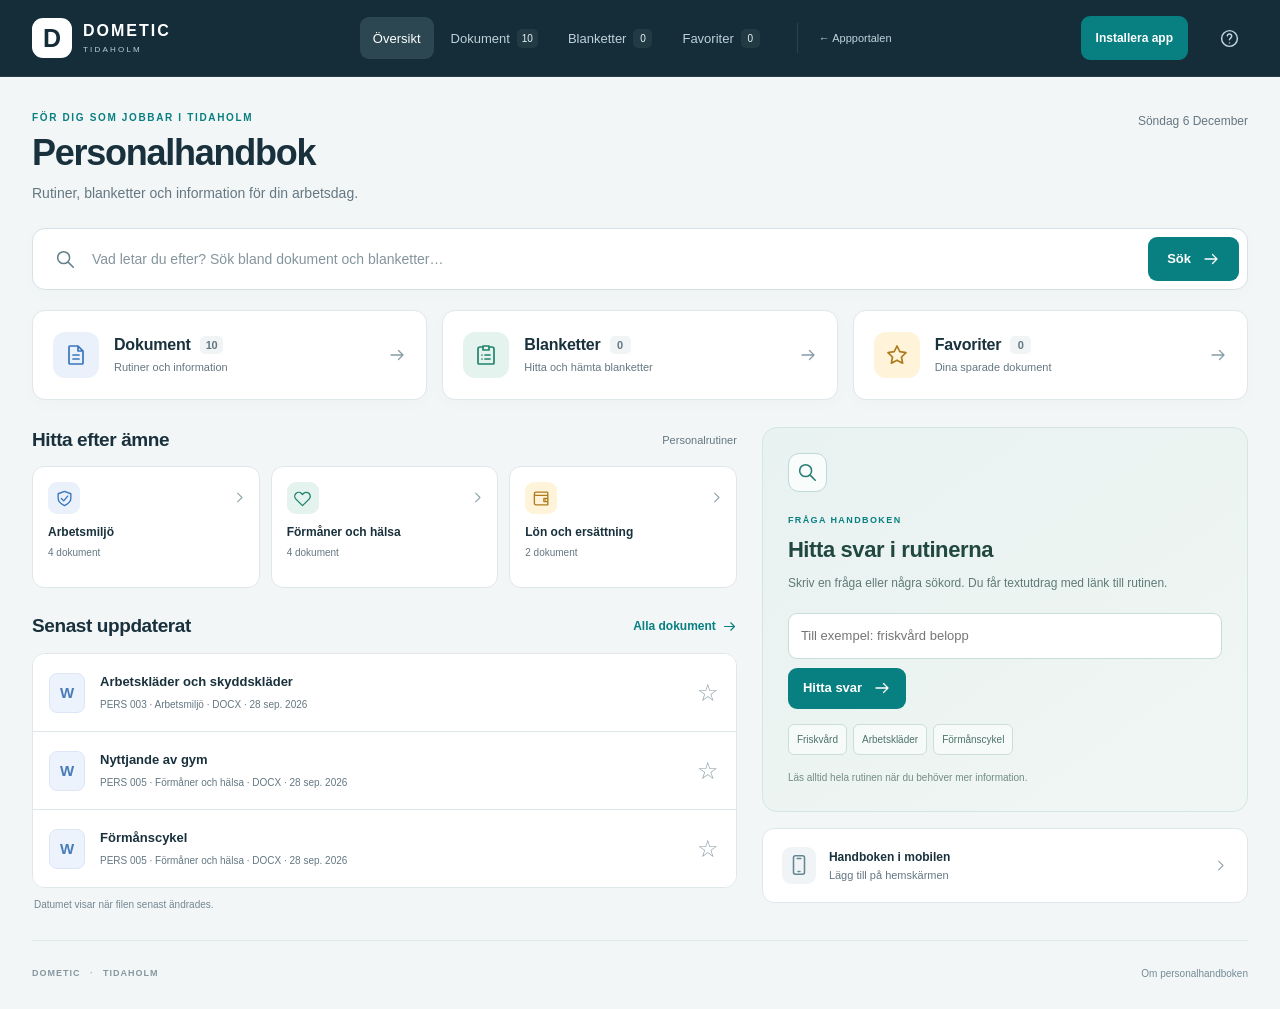
==== commit 7316dddc: "Add prominent install app button with native PWA prompt and mobile instructions" ====
--- a/index.html
+++ b/index.html
@@ -11,6 +11,7 @@
   <link rel="manifest" href="manifest.webmanifest">
   <link rel="stylesheet" href="style.css">
   <script src="app.js" defer></script>
+<style>.install-action{margin-left:auto;white-space:nowrap;padding:10px 14px;font-size:12px}.install-tile{cursor:pointer}#install-from-help{margin:10px 0 6px}@media(max-width:720px){.install-action{font-size:11px;padding:9px 10px;margin-left:auto}.portal-link{display:none}}</style>
 </head>
 <body>
 <svg class="icon-definitions" xmlns="http://www.w3.org/2000/svg" aria-hidden="true">
@@ -43,6 +44,7 @@
         <a class="nav" href="#favoriter" data-view="favorites">Favoriter <b id="fav-count">–</b></a>
       </nav>
       <a class="portal-link" href="https://mrmartinpet.github.io/Dometic/">← Appportalen</a>
+      <button id="install-app" class="primary install-action" type="button">Installera app</button>
       <button class="help-button install-help" aria-label="Hjälp och installation"><svg class="icon" aria-hidden="true"><use href="#i-help"/></svg></button>
     </div>
   </header>
@@ -76,7 +78,7 @@
             <div class="question-examples" aria-label="Exempel på sökningar"><button data-question="Friskvård">Friskvård</button><button data-question="Arbetskläder">Arbetskläder</button><button data-question="Förmånscykel">Förmånscykel</button></div>
             <div id="answer" class="answer" role="status" aria-live="polite" hidden></div><small>Läs alltid hela rutinen när du behöver mer information.</small>
           </section>
-          <button class="install-tile install-help"><span class="install-icon"><svg class="icon" aria-hidden="true"><use href="#i-phone"/></svg></span><span><strong>Handboken i mobilen</strong><span>Lägg till på hemskärmen</span></span><svg class="icon" aria-hidden="true"><use href="#i-chevron"/></svg></button>
+          <button class="install-tile" id="install-tile" type="button"><span class="install-icon"><svg class="icon" aria-hidden="true"><use href="#i-phone"/></svg></span><span><strong>Handboken i mobilen</strong><span>Lägg till på hemskärmen</span></span><svg class="icon" aria-hidden="true"><use href="#i-chevron"/></svg></button>
         </aside>
       </div>
     </section>
@@ -94,7 +96,7 @@
   <nav class="mobile-nav" aria-label="Mobilmeny"><a href="#oversikt" class="active" data-view="home"><svg class="icon" aria-hidden="true"><use href="#i-home"/></svg>Översikt</a><a href="#dokument" data-view="documents"><svg class="icon" aria-hidden="true"><use href="#i-documents"/></svg>Dokument</a><a href="#blanketter" data-view="forms"><svg class="icon" aria-hidden="true"><use href="#i-forms"/></svg>Blanketter</a><a href="#favoriter" data-view="favorites"><svg class="icon" aria-hidden="true"><use href="#i-star"/></svg>Favoriter</a></nav>
 </div>
 <dialog id="reader" aria-labelledby="reader-title"><div class="reader-head"><button id="close-reader" class="secondary">← Tillbaka</button><button id="reader-favorite" class="secondary">☆ Spara</button></div><div class="reader-body"><span class="eyebrow" id="reader-meta"></span><h2 id="reader-title"></h2><div class="reader-actions"><a id="download" class="primary" download>Hämta original</a><button id="share" class="secondary">Kopiera länk</button></div><p class="reading-note" id="reader-note">Textvy · Bilder, diagram och fullständig formatering visas i originalfilen.</p><div id="reader-content"></div></div></dialog>
-<dialog id="help" aria-labelledby="help-title"><button id="close-help" class="close" aria-label="Stäng"><svg class="icon" aria-hidden="true"><use href="#i-x"/></svg></button><span class="eyebrow">PERSONALHANDBOK</span><h2 id="help-title">Det du behöver i arbetsdagen.</h2><p>På översikten hittar du genvägar, kategorier och de senast ändrade dokumenten. Blanketter har en egen sida där du kan söka och hämta originalfiler.</p><h3>Lägg till på hemskärmen</h3><p><strong>iPhone:</strong> öppna i Safari, tryck på Dela och välj Lägg till på hemskärmen.</p><p><strong>Android:</strong> öppna webbläsarens meny och välj Installera app eller Lägg till på startskärmen.</p><h3>Dokument och favoriter</h3><p>Word (.docx) och PowerPoint (.pptx) får en sökbar textvy. PDF, Excel och äldre Officefiler kan sökas på namn och kategori och hämtas i original. Favoriter sparas på den här enheten.</p></dialog>
+<dialog id="help" aria-labelledby="help-title"><button id="close-help" class="close" aria-label="Stäng"><svg class="icon" aria-hidden="true"><use href="#i-x"/></svg></button><span class="eyebrow">PERSONALHANDBOK</span><h2 id="help-title">Det du behöver i arbetsdagen.</h2><p>På översikten hittar du genvägar, kategorier och de senast ändrade dokumenten. Blanketter har en egen sida där du kan söka och hämta originalfiler.</p><h3>Lägg till på hemskärmen</h3><p id="install-instructions">Välj Installera app för att komma igång.</p><button id="install-from-help" class="primary" type="button">Installera app</button><p><strong>iPhone:</strong> öppna i Safari, tryck på Dela och välj Lägg till på hemskärmen.</p><p><strong>Android:</strong> öppna webbläsarens meny och välj Installera app eller Lägg till på startskärmen.</p><h3>Dokument och favoriter</h3><p>Word (.docx) och PowerPoint (.pptx) får en sökbar textvy. PDF, Excel och äldre Officefiler kan sökas på namn och kategori och hämtas i original. Favoriter sparas på den här enheten.</p></dialog>
 <div id="toast" role="status" aria-live="polite"></div>
 <noscript><p class="noscript">Aktivera JavaScript för att söka och läsa personalhandboken.</p></noscript>
 </body>
